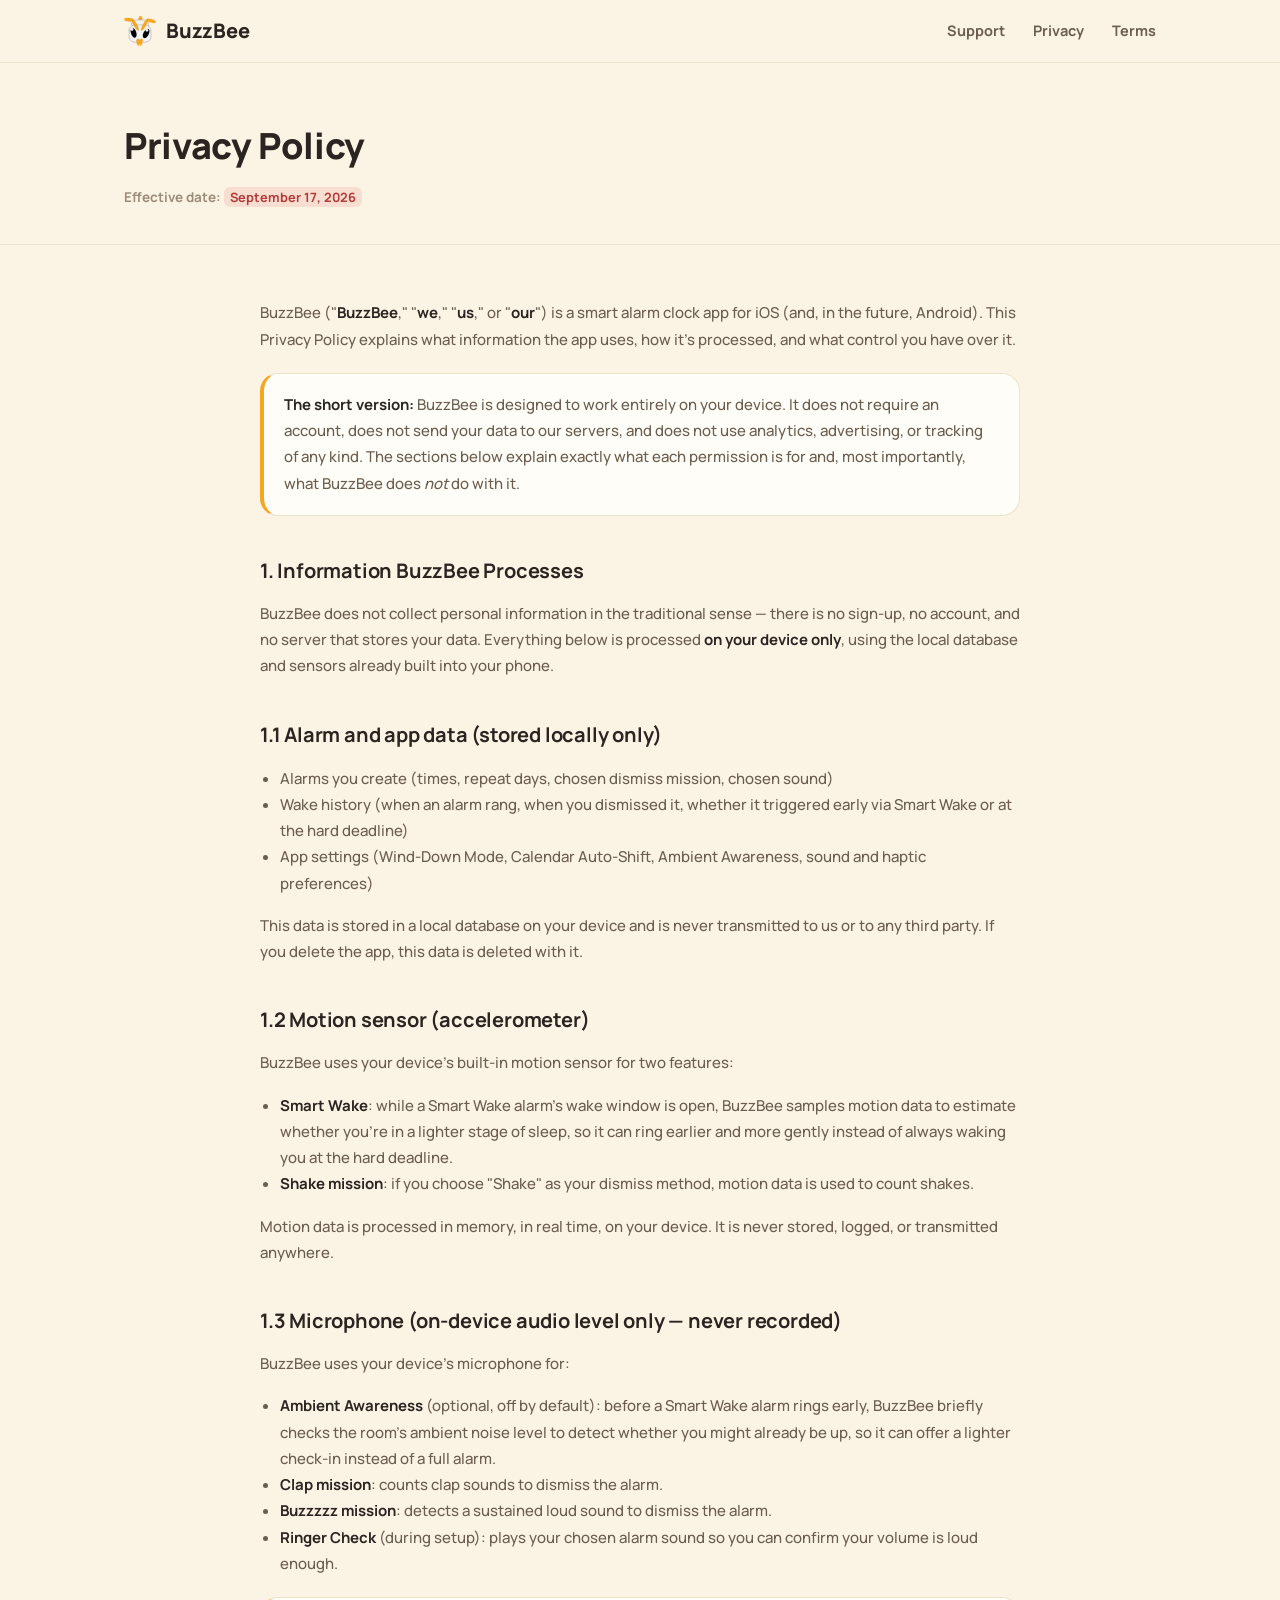
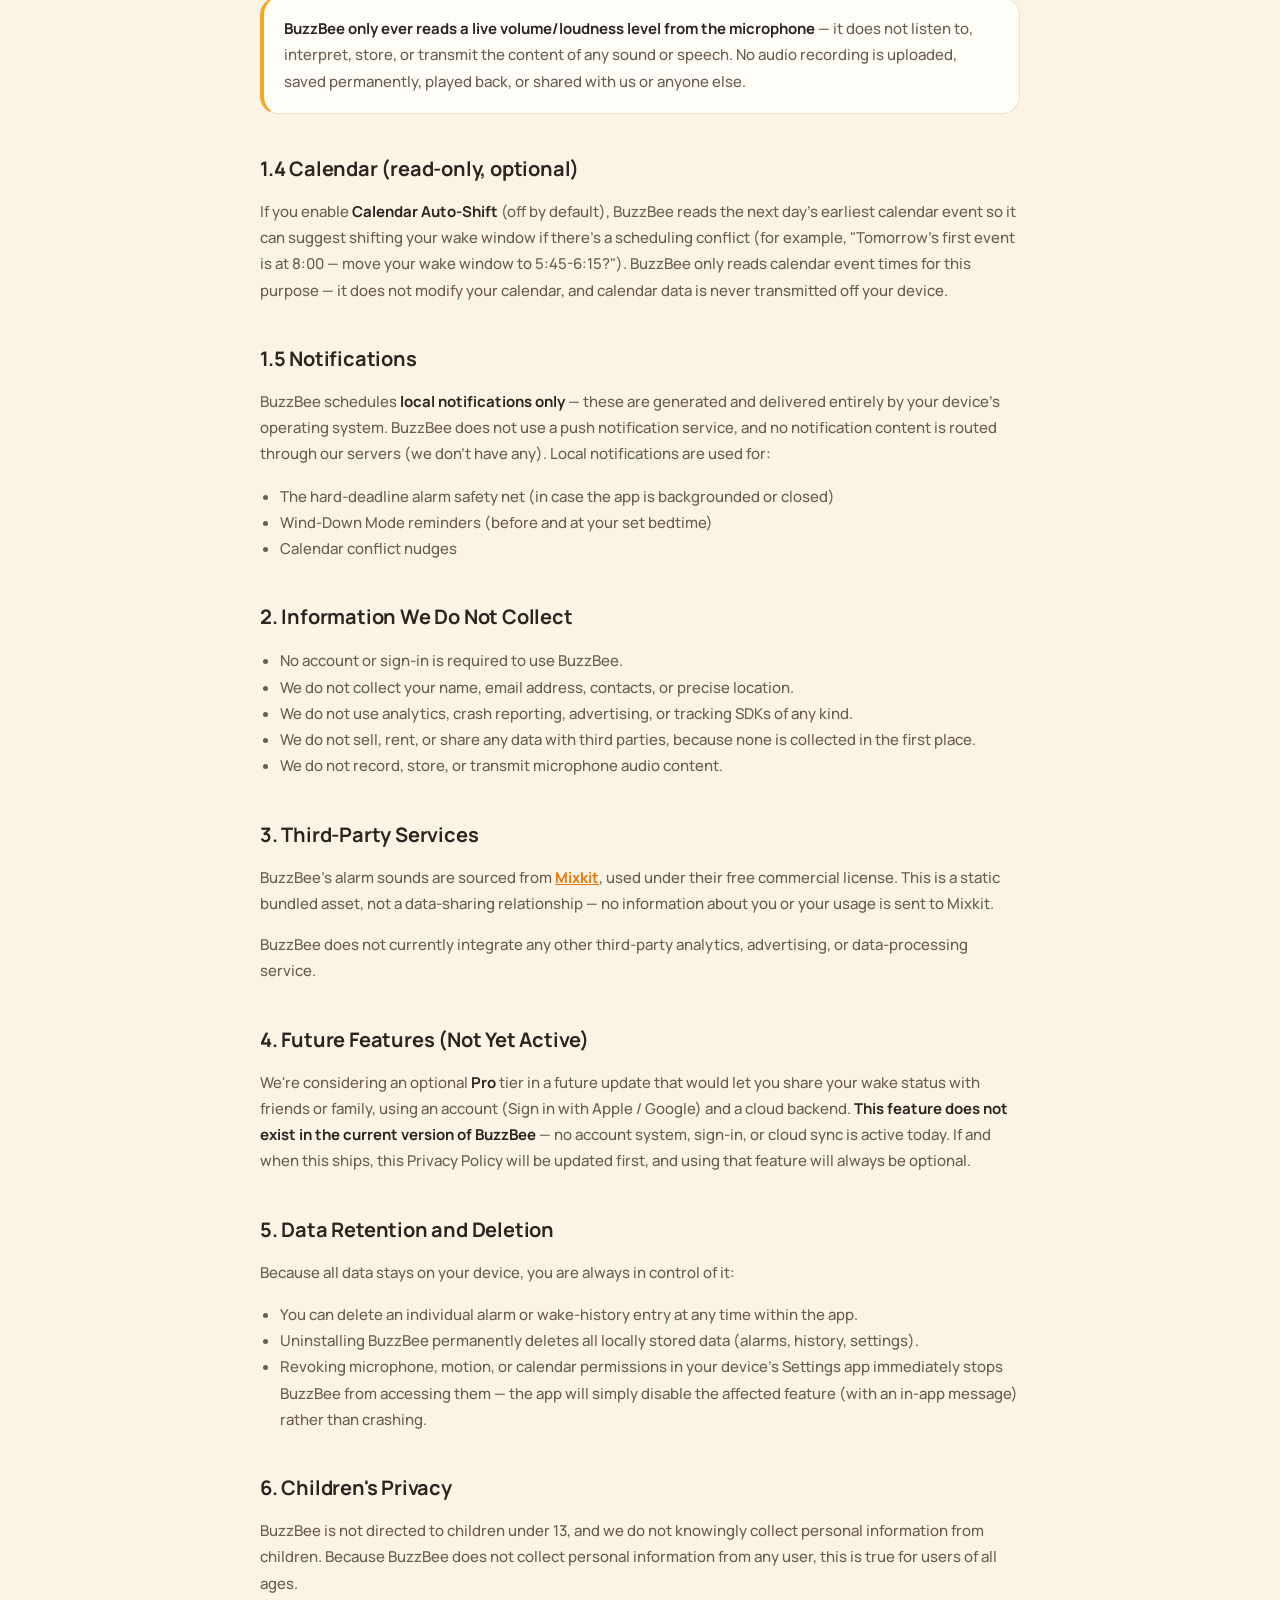
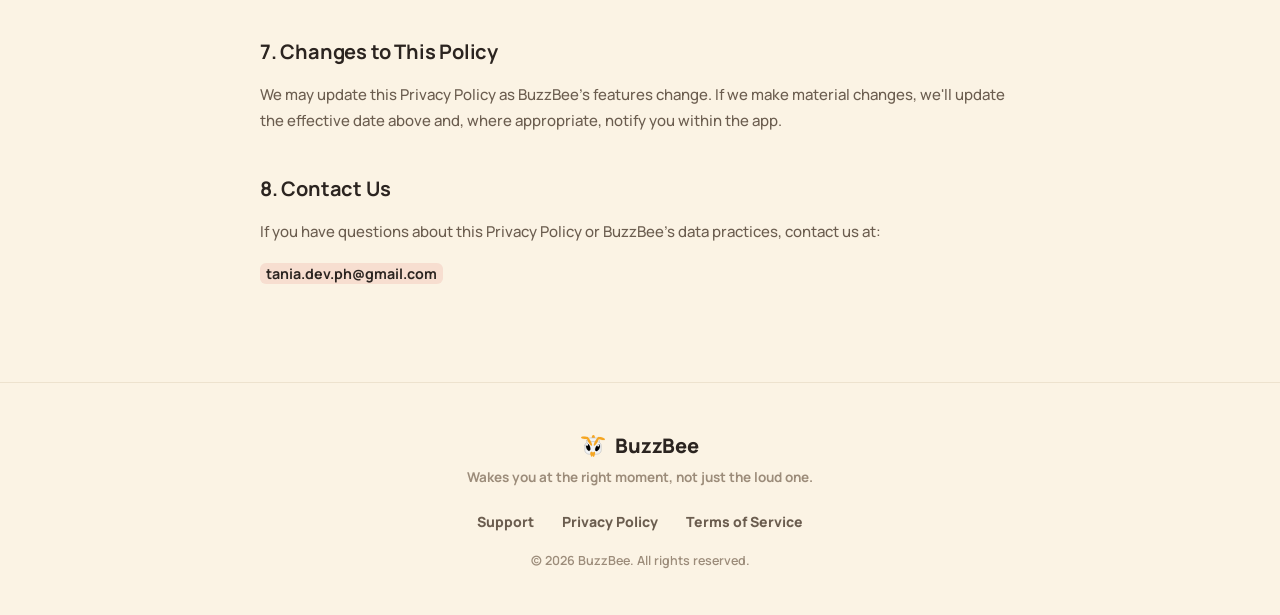
==== privacy.html @ 7a3be824 "replace dates and email" ====
<!doctype html>
<html lang="en">
<head>
  <meta charset="UTF-8" />
  <meta name="viewport" content="width=device-width, initial-scale=1" />
  <title>Privacy Policy — BuzzBee</title>
  <link rel="icon" href="assets/bee-logo.svg" type="image/svg+xml" />
  <link rel="preconnect" href="https://fonts.googleapis.com">
  <link rel="preconnect" href="https://fonts.gstatic.com" crossorigin>
  <link href="https://fonts.googleapis.com/css2?family=Manrope:wght@500;600;700;800&display=swap" rel="stylesheet">
  <link rel="stylesheet" href="styles.css" />
</head>
<body>

  <nav class="nav">
    <div class="nav-inner">
      <a class="brand" href="index.html">
        <img src="assets/bee-logo.svg" alt="BuzzBee" />
        <span class="brand-name">BuzzBee</span>
      </a>
      <div class="nav-links">
        <a href="support.html">Support</a>
        <a href="privacy.html">Privacy</a>
        <a href="terms.html">Terms</a>
      </div>
    </div>
  </nav>

  <header class="doc-header">
    <div class="wrap">
      <h1>Privacy Policy</h1>
      <p class="effective-date">Effective date: <span class="placeholder">September 17, 2026</span></p>
    </div>
  </header>

  <main class="doc-body wrap">
    <p>
      BuzzBee ("<strong>BuzzBee</strong>," "<strong>we</strong>," "<strong>us</strong>," or
      "<strong>our</strong>") is a smart alarm clock app for iOS (and, in the future, Android).
      This Privacy Policy explains what information the app uses, how it's processed, and
      what control you have over it.
    </p>

    <div class="callout">
      <p>
        <strong>The short version:</strong> BuzzBee is designed to work entirely on your device.
        It does not require an account, does not send your data to our servers, and does not use
        analytics, advertising, or tracking of any kind. The sections below explain exactly what
        each permission is for and, most importantly, what BuzzBee does <em>not</em> do with it.
      </p>
    </div>

    <h2>1. Information BuzzBee Processes</h2>
    <p>
      BuzzBee does not collect personal information in the traditional sense — there is no
      sign-up, no account, and no server that stores your data. Everything below is processed
      <strong>on your device only</strong>, using the local database and sensors already built
      into your phone.
    </p>

    <h2>1.1 Alarm and app data (stored locally only)</h2>
    <ul>
      <li>Alarms you create (times, repeat days, chosen dismiss mission, chosen sound)</li>
      <li>Wake history (when an alarm rang, when you dismissed it, whether it triggered early via Smart Wake or at the hard deadline)</li>
      <li>App settings (Wind-Down Mode, Calendar Auto-Shift, Ambient Awareness, sound and haptic preferences)</li>
    </ul>
    <p>
      This data is stored in a local database on your device and is never transmitted to us or
      to any third party. If you delete the app, this data is deleted with it.
    </p>

    <h2>1.2 Motion sensor (accelerometer)</h2>
    <p>BuzzBee uses your device's built-in motion sensor for two features:</p>
    <ul>
      <li><strong>Smart Wake</strong>: while a Smart Wake alarm's wake window is open, BuzzBee samples motion data to estimate whether you're in a lighter stage of sleep, so it can ring earlier and more gently instead of always waking you at the hard deadline.</li>
      <li><strong>Shake mission</strong>: if you choose "Shake" as your dismiss method, motion data is used to count shakes.</li>
    </ul>
    <p>Motion data is processed in memory, in real time, on your device. It is never stored, logged, or transmitted anywhere.</p>

    <h2>1.3 Microphone (on-device audio level only — never recorded)</h2>
    <p>BuzzBee uses your device's microphone for:</p>
    <ul>
      <li><strong>Ambient Awareness</strong> (optional, off by default): before a Smart Wake alarm rings early, BuzzBee briefly checks the room's ambient noise level to detect whether you might already be up, so it can offer a lighter check-in instead of a full alarm.</li>
      <li><strong>Clap mission</strong>: counts clap sounds to dismiss the alarm.</li>
      <li><strong>Buzzzzz mission</strong>: detects a sustained loud sound to dismiss the alarm.</li>
      <li><strong>Ringer Check</strong> (during setup): plays your chosen alarm sound so you can confirm your volume is loud enough.</li>
    </ul>
    <div class="callout">
      <p>
        <strong>BuzzBee only ever reads a live volume/loudness level from the microphone</strong> —
        it does not listen to, interpret, store, or transmit the content of any sound or speech.
        No audio recording is uploaded, saved permanently, played back, or shared with us or
        anyone else.
      </p>
    </div>

    <h2>1.4 Calendar (read-only, optional)</h2>
    <p>
      If you enable <strong>Calendar Auto-Shift</strong> (off by default), BuzzBee reads the next
      day's earliest calendar event so it can suggest shifting your wake window if there's a
      scheduling conflict (for example, "Tomorrow's first event is at 8:00 — move your wake
      window to 5:45-6:15?"). BuzzBee only reads calendar event times for this purpose — it does
      not modify your calendar, and calendar data is never transmitted off your device.
    </p>

    <h2>1.5 Notifications</h2>
    <p>
      BuzzBee schedules <strong>local notifications only</strong> — these are generated and
      delivered entirely by your device's operating system. BuzzBee does not use a push
      notification service, and no notification content is routed through our servers (we
      don't have any). Local notifications are used for:
    </p>
    <ul>
      <li>The hard-deadline alarm safety net (in case the app is backgrounded or closed)</li>
      <li>Wind-Down Mode reminders (before and at your set bedtime)</li>
      <li>Calendar conflict nudges</li>
    </ul>

    <h2>2. Information We Do Not Collect</h2>
    <ul>
      <li>No account or sign-in is required to use BuzzBee.</li>
      <li>We do not collect your name, email address, contacts, or precise location.</li>
      <li>We do not use analytics, crash reporting, advertising, or tracking SDKs of any kind.</li>
      <li>We do not sell, rent, or share any data with third parties, because none is collected in the first place.</li>
      <li>We do not record, store, or transmit microphone audio content.</li>
    </ul>

    <h2>3. Third-Party Services</h2>
    <p>
      BuzzBee's alarm sounds are sourced from <a href="https://mixkit.co" target="_blank" rel="noopener">Mixkit</a>,
      used under their free commercial license. This is a static bundled asset, not a
      data-sharing relationship — no information about you or your usage is sent to Mixkit.
    </p>
    <p>BuzzBee does not currently integrate any other third-party analytics, advertising, or data-processing service.</p>

    <h2>4. Future Features (Not Yet Active)</h2>
    <p>
      We're considering an optional <strong>Pro</strong> tier in a future update that would let
      you share your wake status with friends or family, using an account (Sign in with Apple /
      Google) and a cloud backend. <strong>This feature does not exist in the current version of
      BuzzBee</strong> — no account system, sign-in, or cloud sync is active today. If and when
      this ships, this Privacy Policy will be updated first, and using that feature will always
      be optional.
    </p>

    <h2>5. Data Retention and Deletion</h2>
    <p>Because all data stays on your device, you are always in control of it:</p>
    <ul>
      <li>You can delete an individual alarm or wake-history entry at any time within the app.</li>
      <li>Uninstalling BuzzBee permanently deletes all locally stored data (alarms, history, settings).</li>
      <li>Revoking microphone, motion, or calendar permissions in your device's Settings app immediately stops BuzzBee from accessing them — the app will simply disable the affected feature (with an in-app message) rather than crashing.</li>
    </ul>

    <h2>6. Children's Privacy</h2>
    <p>
      BuzzBee is not directed to children under 13, and we do not knowingly collect personal
      information from children. Because BuzzBee does not collect personal information from any
      user, this is true for users of all ages.
    </p>

    <h2>7. Changes to This Policy</h2>
    <p>
      We may update this Privacy Policy as BuzzBee's features change. If we make material
      changes, we'll update the effective date above and, where appropriate, notify you within
      the app.
    </p>

    <h2>8. Contact Us</h2>
    <p>If you have questions about this Privacy Policy or BuzzBee's data practices, contact us at:</p>
    <p><strong class="placeholder">tania.dev.ph@gmail.com</strong></p>
  </main>

  <footer>
    <div class="wrap footer-inner">
      <a class="brand" href="index.html">
        <img src="assets/bee-logo.svg" alt="BuzzBee" style="width:24px" />
        <span class="brand-name">BuzzBee</span>
      </a>
      <p class="footer-tagline">Wakes you at the right moment, not just the loud one.</p>
      <div class="footer-links">
        <a href="support.html">Support</a>
        <a href="privacy.html">Privacy Policy</a>
        <a href="terms.html">Terms of Service</a>
      </div>
      <p class="footer-copy">© <span id="year"></span> BuzzBee. All rights reserved.</p>
    </div>
  </footer>

  <script>
    document.getElementById('year').textContent = new Date().getFullYear();
  </script>
</body>
</html>
---- styles.css ----
/* BuzzBee marketing/docs site — shared styles.
   Palette matches the app's real theme (src/constants/theme.ts). */

:root {
  --bg: #FBF3E4;
  --ink: #2B2420;
  --ink-soft: #6B5D4F;
  --ink-faint: #9C8C7A;
  --card-bg: #FFFDF7;
  --track-off: #EDE2CE;
  --accent: #F5A623;
  --accent-deep: #E8790A;
  --white: #FFFFFF;
  --success: #3FAE5A;
  --radius-sm: 12px;
  --radius-md: 18px;
  --radius-lg: 22px;
  --radius-xl: 32px;
  --radius-pill: 100px;
  --shadow-card: 0 8px 24px rgba(43, 36, 32, 0.08);
  --shadow-floating: 0 12px 32px rgba(43, 36, 32, 0.16);
  --max-width: 1080px;
}

* {
  box-sizing: border-box;
}

html {
  scroll-behavior: smooth;
}

body {
  margin: 0;
  background: var(--bg);
  color: var(--ink);
  font-family: 'Manrope', -apple-system, BlinkMacSystemFont, 'Segoe UI', sans-serif;
  line-height: 1.5;
  -webkit-font-smoothing: antialiased;
}

img {
  max-width: 100%;
  display: block;
}

a {
  color: inherit;
}

.wrap {
  max-width: var(--max-width);
  margin: 0 auto;
  padding: 0 24px;
}

/* ---------- Top nav ---------- */

.nav {
  position: sticky;
  top: 0;
  z-index: 10;
  background: rgba(251, 243, 228, 0.9);
  backdrop-filter: blur(8px);
  border-bottom: 1px solid var(--track-off);
}

.nav-inner {
  max-width: var(--max-width);
  margin: 0 auto;
  padding: 16px 24px;
  display: flex;
  align-items: center;
  justify-content: space-between;
}

.brand {
  display: flex;
  align-items: center;
  gap: 10px;
  text-decoration: none;
  color: var(--ink);
}

.brand img {
  width: 32px;
  height: auto;
}

.brand-name {
  font-family: 'Manrope', sans-serif;
  font-weight: 800;
  font-size: 20px;
  letter-spacing: -0.01em;
}

.nav-links {
  display: flex;
  align-items: center;
  gap: 28px;
  font-weight: 700;
  font-size: 14.5px;
}

.nav-links a {
  text-decoration: none;
  color: var(--ink-soft);
}

.nav-links a:hover {
  color: var(--ink);
}

/* ---------- Buttons ---------- */

.btn {
  display: inline-flex;
  align-items: center;
  justify-content: center;
  gap: 8px;
  padding: 14px 26px;
  border-radius: var(--radius-lg);
  font-weight: 800;
  font-size: 15.5px;
  text-decoration: none;
  border: none;
  cursor: pointer;
  transition: transform 0.15s ease, box-shadow 0.15s ease;
}

.btn:hover {
  transform: translateY(-1px);
}

.btn-primary {
  background: var(--accent);
  color: #2B2420;
  box-shadow: 0 10px 24px rgba(245, 166, 35, 0.4);
}

.btn-dark {
  background: var(--ink);
  color: #fff;
}

.btn-outline {
  background: transparent;
  color: var(--ink);
  border: 2px solid var(--track-off);
}

.btn-sm {
  padding: 10px 18px;
  font-size: 14px;
  border-radius: var(--radius-md);
}

/* ---------- Hero ---------- */

.hero {
  padding: 72px 0 56px;
  position: relative;
  overflow: hidden;
}

.hero-glow {
  position: absolute;
  width: 480px;
  height: 480px;
  border-radius: 50%;
  background: rgba(245, 166, 35, 0.18);
  top: -220px;
  right: -160px;
  pointer-events: none;
}

.hero-inner {
  position: relative;
  display: grid;
  grid-template-columns: 1.1fr 0.9fr;
  gap: 48px;
  align-items: center;
}

.eyebrow-pill {
  display: inline-flex;
  align-items: center;
  gap: 8px;
  background: var(--card-bg);
  border: 1px solid var(--track-off);
  border-radius: var(--radius-pill);
  padding: 8px 16px;
  font-weight: 800;
  font-size: 12.5px;
  color: var(--accent-deep);
  text-transform: uppercase;
  letter-spacing: 0.5px;
  margin-bottom: 20px;
}

.hero h1 {
  font-size: 48px;
  line-height: 1.08;
  font-weight: 800;
  letter-spacing: -0.02em;
  margin: 0 0 20px;
}

.hero p.lede {
  font-size: 18px;
  color: var(--ink-soft);
  max-width: 480px;
  margin: 0 0 32px;
  font-weight: 600;
}

.hero-ctas {
  display: flex;
  gap: 14px;
  flex-wrap: wrap;
}

.hero-note {
  margin-top: 14px;
  font-size: 13px;
  color: var(--ink-faint);
  font-weight: 700;
}

.hero-art {
  position: relative;
  display: flex;
  align-items: center;
  justify-content: center;
}

.phone-mock {
  width: 100%;
  max-width: 300px;
  background: var(--card-bg);
  border-radius: 40px;
  border: 8px solid var(--ink);
  box-shadow: var(--shadow-floating);
  padding: 22px 18px;
  aspect-ratio: 9 / 18.5;
}

.phone-mock .mock-hero {
  background: var(--white);
  border-radius: var(--radius-lg);
  padding: 18px;
  box-shadow: var(--shadow-card);
  margin-top: 28px;
}

.mock-eyebrow {
  font-size: 10px;
  font-weight: 800;
  color: var(--ink-faint);
  text-transform: uppercase;
  letter-spacing: 0.5px;
}

.mock-time {
  font-size: 26px;
  font-weight: 800;
  margin-top: 6px;
}

.mock-sub {
  font-size: 11px;
  color: var(--ink-soft);
  font-weight: 700;
  margin-top: 4px;
}

.mock-chip-row {
  display: flex;
  gap: 6px;
  margin-top: 24px;
}

.mock-chip {
  flex: 1;
  height: 34px;
  border-radius: 10px;
  background: var(--track-off);
}

.mock-chip.active {
  background: var(--accent);
}

/* ---------- Section shells ---------- */

section {
  padding: 64px 0;
}

.section-label {
  font-weight: 800;
  font-size: 12.5px;
  color: var(--accent-deep);
  text-transform: uppercase;
  letter-spacing: 0.6px;
  margin-bottom: 10px;
  display: block;
}

.section-title {
  font-size: 32px;
  font-weight: 800;
  letter-spacing: -0.01em;
  margin: 0 0 14px;
  max-width: 640px;
}

.section-sub {
  color: var(--ink-soft);
  font-size: 16px;
  font-weight: 600;
  max-width: 620px;
  margin: 0 0 40px;
}

/* ---------- Mission grid ---------- */

.mission-grid {
  display: grid;
  grid-template-columns: repeat(3, 1fr);
  gap: 16px;
}

.mission-card {
  background: var(--card-bg);
  border-radius: var(--radius-lg);
  padding: 22px 18px;
  box-shadow: var(--shadow-card);
  text-align: center;
}

.mission-icon {
  width: 52px;
  height: 52px;
  border-radius: 16px;
  background: rgba(245, 166, 35, 0.16);
  display: flex;
  align-items: center;
  justify-content: center;
  margin: 0 auto 14px;
  font-size: 24px;
}

.mission-card h3 {
  font-size: 15.5px;
  margin: 0 0 6px;
}

.mission-card p {
  font-size: 13px;
  color: var(--ink-soft);
  margin: 0;
  font-weight: 600;
}

/* ---------- Feature rows ---------- */

.feature-grid {
  display: grid;
  grid-template-columns: repeat(3, 1fr);
  gap: 20px;
}

.feature-card {
  background: var(--card-bg);
  border-radius: var(--radius-lg);
  padding: 28px 24px;
  box-shadow: var(--shadow-card);
}

.feature-card .icon-badge {
  width: 44px;
  height: 44px;
  border-radius: 14px;
  background: rgba(245, 166, 35, 0.16);
  display: flex;
  align-items: center;
  justify-content: center;
  font-size: 20px;
  margin-bottom: 16px;
}

.feature-card h3 {
  font-size: 17px;
  margin: 0 0 8px;
}

.feature-card p {
  font-size: 14px;
  color: var(--ink-soft);
  font-weight: 600;
  margin: 0;
  line-height: 1.6;
}

/* ---------- Privacy strip ---------- */

.privacy-strip {
  background: var(--ink);
  color: var(--white);
  border-radius: var(--radius-xl);
  padding: 48px;
  display: grid;
  grid-template-columns: 1fr 1fr;
  gap: 32px;
  align-items: center;
}

.privacy-strip h2 {
  font-size: 26px;
  margin: 0 0 12px;
}

.privacy-strip p {
  color: rgba(255, 255, 255, 0.75);
  font-weight: 600;
  font-size: 14.5px;
  line-height: 1.7;
  margin: 0;
}

.privacy-checks {
  list-style: none;
  padding: 0;
  margin: 0;
  display: grid;
  gap: 14px;
}

.privacy-checks li {
  display: flex;
  gap: 12px;
  align-items: flex-start;
  font-weight: 700;
  font-size: 14.5px;
}

.privacy-checks .dot {
  flex-shrink: 0;
  width: 22px;
  height: 22px;
  border-radius: 50%;
  background: var(--accent);
  color: #2B2420;
  display: flex;
  align-items: center;
  justify-content: center;
  font-size: 12px;
  margin-top: 1px;
}

/* ---------- Final CTA ---------- */

.final-cta {
  text-align: center;
  padding: 72px 0;
}

.final-cta h2 {
  font-size: 34px;
  font-weight: 800;
  margin: 0 0 16px;
}

.final-cta p {
  color: var(--ink-soft);
  font-weight: 600;
  font-size: 16px;
  margin: 0 0 32px;
}

/* ---------- Footer ---------- */

footer {
  border-top: 1px solid var(--track-off);
  padding: 48px 0 32px;
}

.footer-inner {
  text-align: center;
}

.footer-inner .brand {
  justify-content: center;
  margin-bottom: 6px;
}

.footer-tagline {
  color: var(--ink-faint);
  font-weight: 700;
  font-size: 13.5px;
  margin: 0 0 24px;
}

.footer-links {
  display: flex;
  justify-content: center;
  gap: 28px;
  flex-wrap: wrap;
  font-weight: 800;
  font-size: 14px;
  margin-bottom: 20px;
}

.footer-links a {
  text-decoration: none;
  color: var(--ink-soft);
}

.footer-links a:hover {
  color: var(--accent-deep);
}

.footer-copy {
  color: var(--ink-faint);
  font-size: 12.5px;
  font-weight: 600;
}

/* ---------- Legal / doc pages ---------- */

.doc-header {
  padding: 56px 0 24px;
  border-bottom: 1px solid var(--track-off);
}

.doc-header h1 {
  font-size: 36px;
  font-weight: 800;
  margin: 0 0 10px;
  letter-spacing: -0.01em;
}

.doc-header .effective-date {
  color: var(--ink-faint);
  font-weight: 700;
  font-size: 13.5px;
}

.doc-body {
  padding: 40px 0 80px;
  max-width: 760px;
  margin: 0 auto;
}

.doc-body h2 {
  font-size: 20px;
  margin: 40px 0 12px;
  letter-spacing: -0.01em;
}

.doc-body h2:first-child {
  margin-top: 0;
}

.doc-body p,
.doc-body li {
  color: var(--ink-soft);
  font-size: 15px;
  line-height: 1.75;
  font-weight: 500;
}

.doc-body strong {
  color: var(--ink);
}

.doc-body ul {
  padding-left: 20px;
}

.doc-body a {
  color: var(--accent-deep);
  font-weight: 700;
}

.callout {
  background: var(--card-bg);
  border: 1px solid var(--track-off);
  border-left: 4px solid var(--accent);
  border-radius: var(--radius-md);
  padding: 18px 20px;
  margin: 20px 0;
}

.callout p {
  margin: 0;
}

.placeholder {
  background: rgba(214, 69, 69, 0.12);
  color: #B23B3B;
  padding: 1px 6px;
  border-radius: 6px;
  font-weight: 700;
  font-size: 0.95em;
}

/* ---------- Support page ---------- */

.faq-item {
  background: var(--card-bg);
  border-radius: var(--radius-lg);
  padding: 24px 26px;
  box-shadow: var(--shadow-card);
  margin-bottom: 16px;
}

.faq-item h3 {
  font-size: 16.5px;
  margin: 0 0 10px;
}

.faq-item p {
  font-size: 14.5px;
  color: var(--ink-soft);
  font-weight: 600;
  line-height: 1.7;
  margin: 0;
}

.contact-card {
  background: var(--ink);
  color: var(--white);
  border-radius: var(--radius-xl);
  padding: 40px;
  text-align: center;
  margin-top: 48px;
}

.contact-card h2 {
  font-size: 24px;
  margin: 0 0 10px;
}

.contact-card p {
  color: rgba(255, 255, 255, 0.75);
  font-weight: 600;
  margin: 0 0 22px;
}

/* ---------- Responsive ---------- */

@media (max-width: 860px) {
  .hero-inner {
    grid-template-columns: 1fr;
  }
  .hero-art {
    order: -1;
  }
  .phone-mock {
    max-width: 220px;
  }
  .mission-grid {
    grid-template-columns: repeat(2, 1fr);
  }
  .feature-grid {
    grid-template-columns: 1fr;
  }
  .privacy-strip {
    grid-template-columns: 1fr;
    padding: 32px;
  }
  .hero h1 {
    font-size: 34px;
  }
  .section-title {
    font-size: 26px;
  }
  .nav-links {
    gap: 16px;
    font-size: 13px;
  }
}

@media (max-width: 520px) {
  .mission-grid {
    grid-template-columns: repeat(2, 1fr);
  }
  .nav-links span.hide-mobile {
    display: none;
  }
}
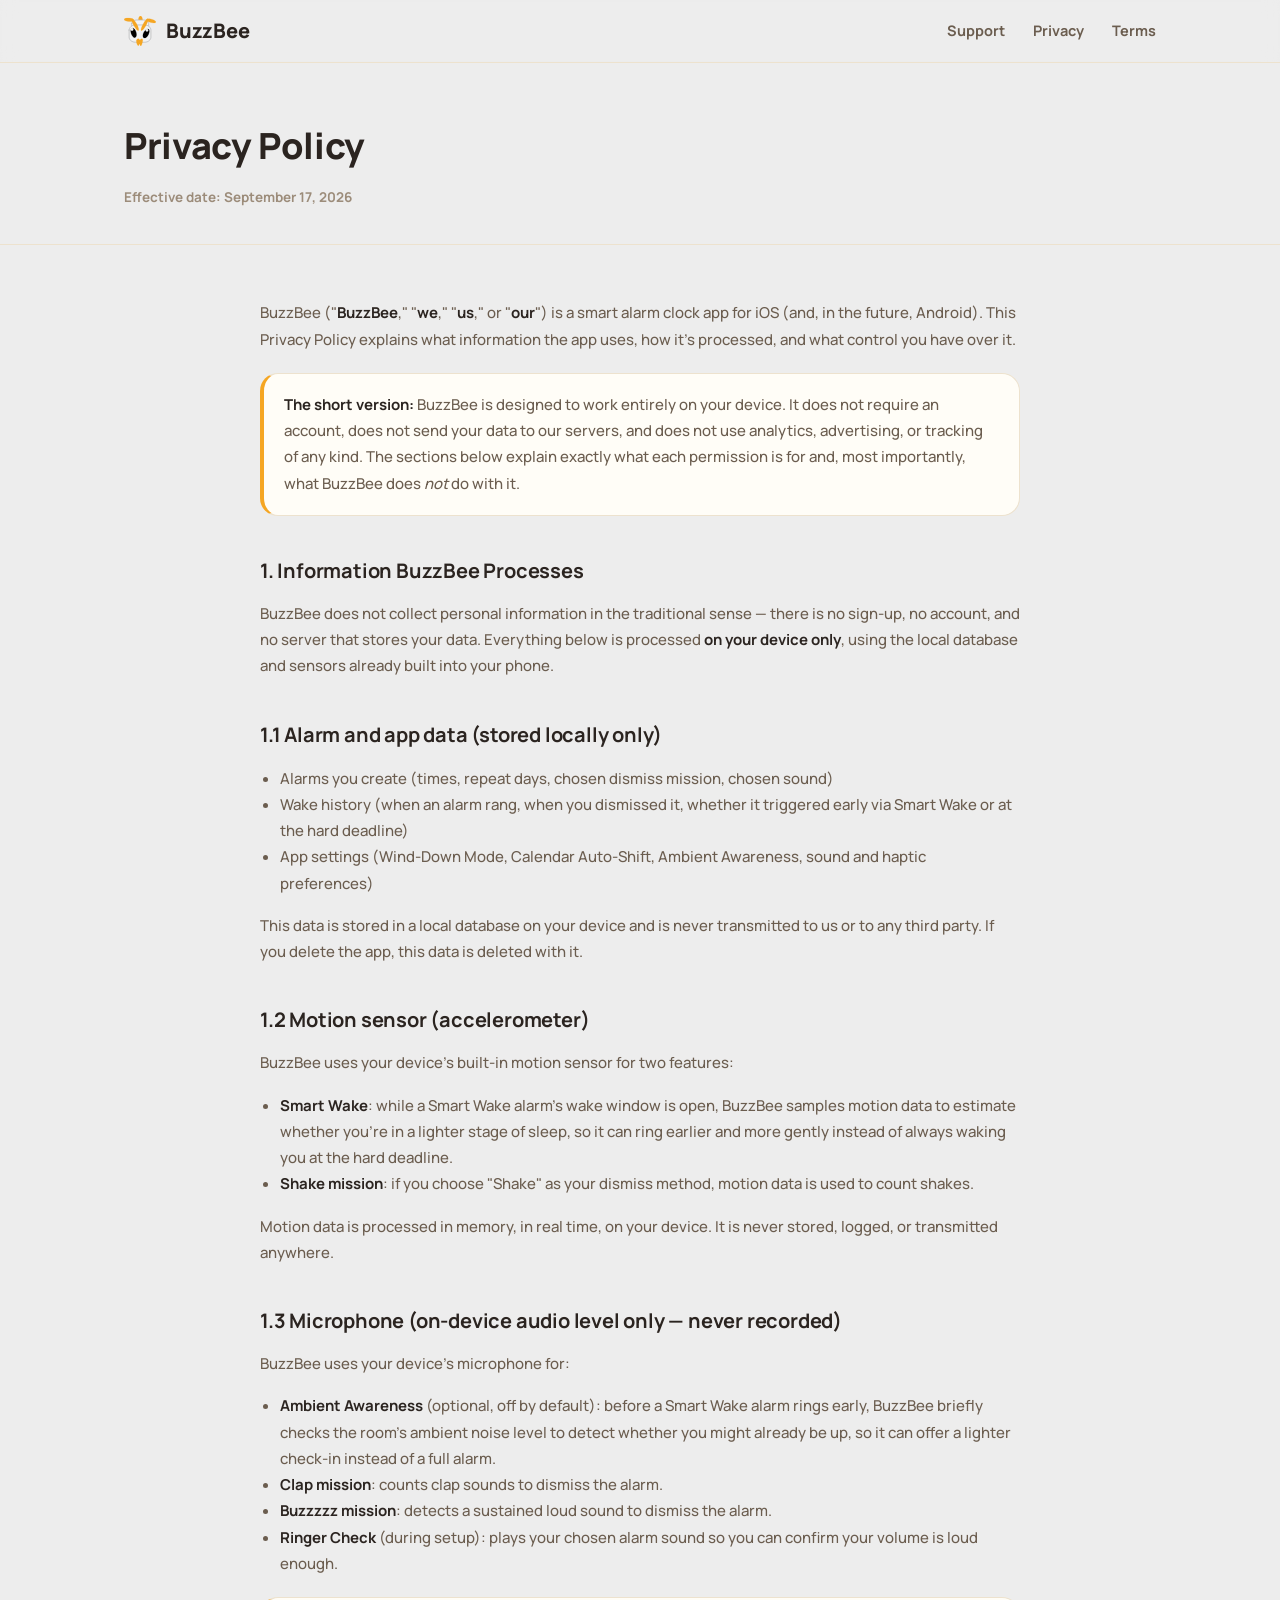
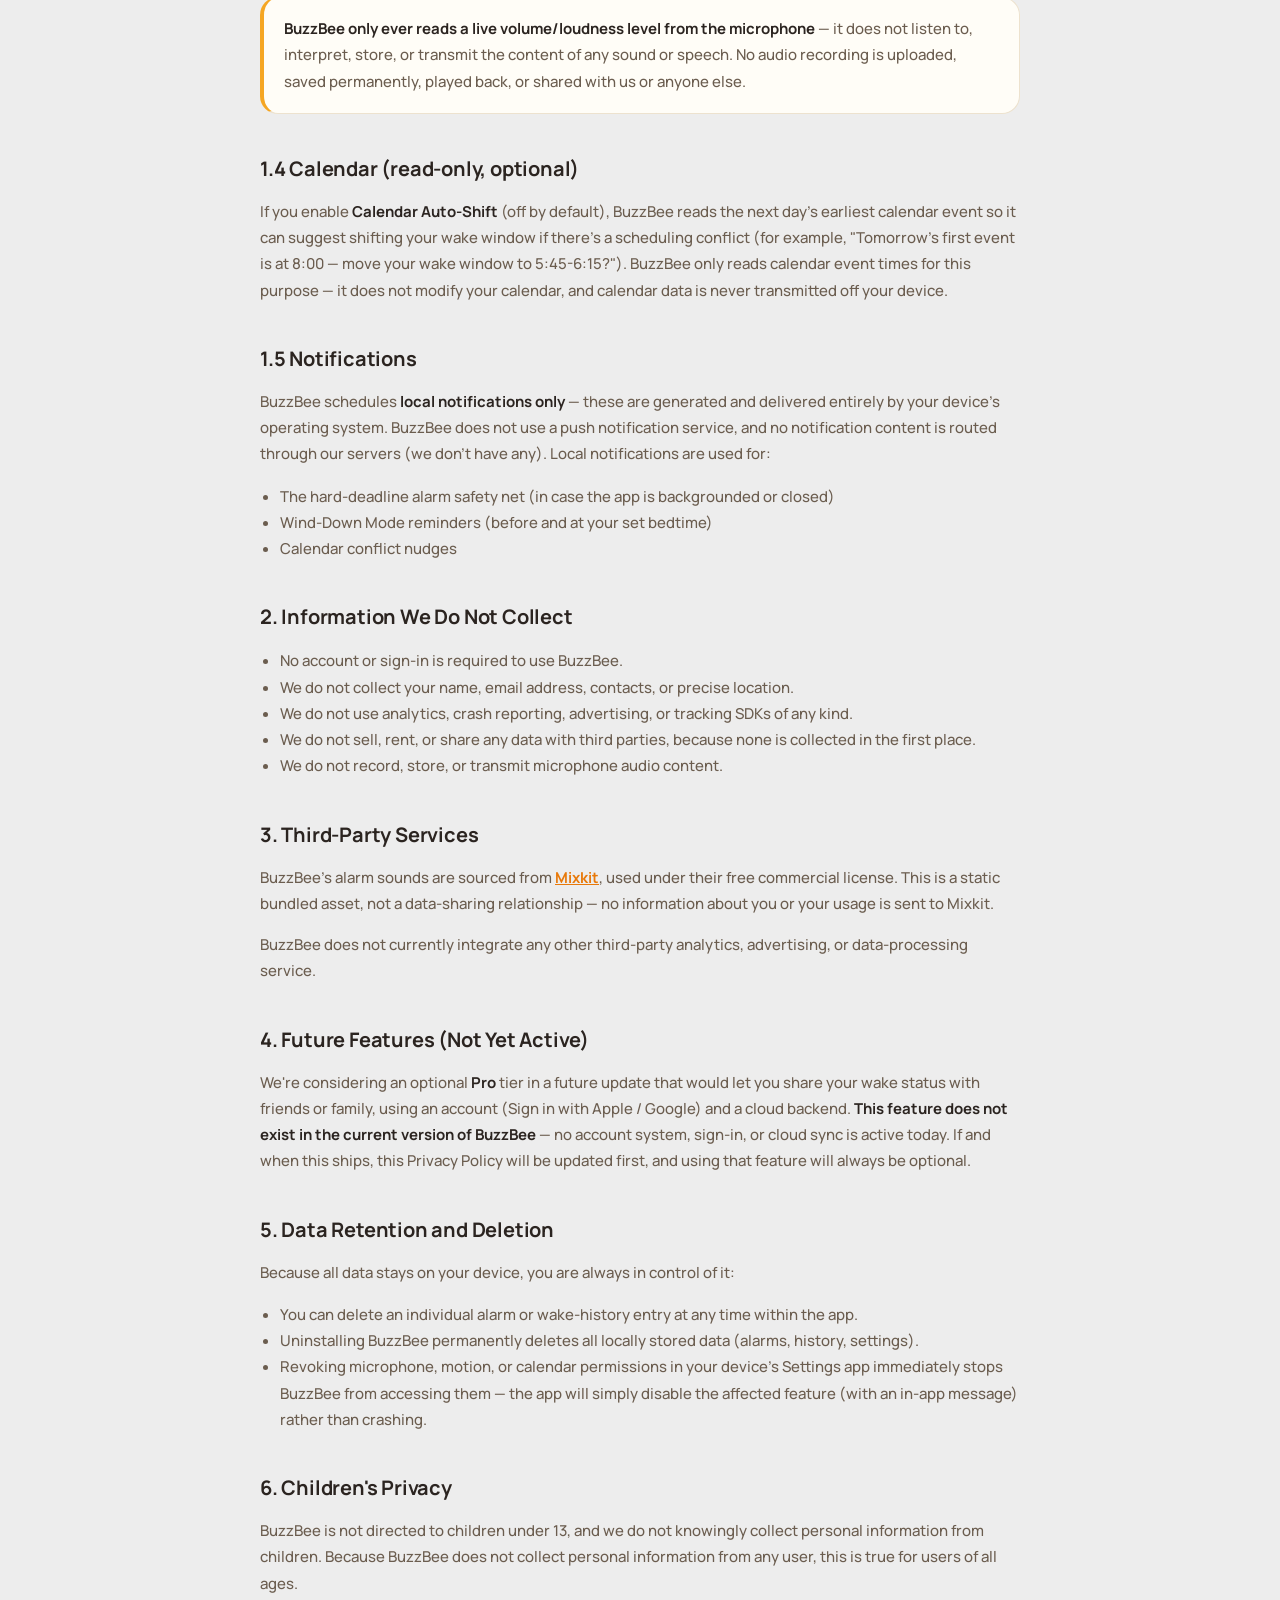
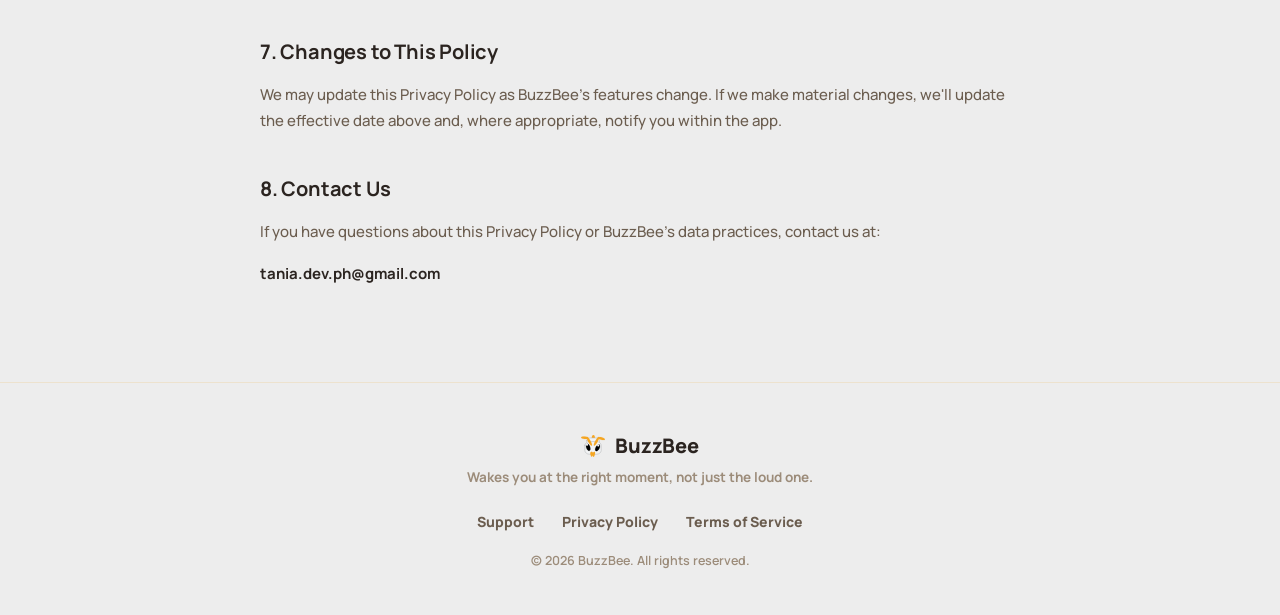
==== commit a8790d64: "redesign landing page" ====
--- a/privacy.html
+++ b/privacy.html
@@ -29,7 +29,7 @@
   <header class="doc-header">
     <div class="wrap">
       <h1>Privacy Policy</h1>
-      <p class="effective-date">Effective date: <span class="placeholder">September 17, 2026</span></p>
+      <p class="effective-date">Effective date: September 17, 2026</p>
     </div>
   </header>
 
@@ -167,7 +167,7 @@
 
     <h2>8. Contact Us</h2>
     <p>If you have questions about this Privacy Policy or BuzzBee's data practices, contact us at:</p>
-    <p><strong class="placeholder">tania.dev.ph@gmail.com</strong></p>
+    <p><strong>tania.dev.ph@gmail.com</strong></p>
   </main>
 
   <footer>
--- a/styles.css
+++ b/styles.css
@@ -2,7 +2,7 @@
    Palette matches the app's real theme (src/constants/theme.ts). */
 
 :root {
-  --bg: #FBF3E4;
+  --bg: #ededed;
   --ink: #2B2420;
   --ink-soft: #6B5D4F;
   --ink-faint: #9C8C7A;
@@ -60,7 +60,7 @@
   position: sticky;
   top: 0;
   z-index: 10;
-  background: rgba(251, 243, 228, 0.9);
+  background: rgba(237, 237, 237, 0.9);
   backdrop-filter: blur(8px);
   border-bottom: 1px solid var(--track-off);
 }
@@ -138,23 +138,28 @@
   box-shadow: 0 10px 24px rgba(245, 166, 35, 0.4);
 }
 
-.btn-dark {
-  background: var(--ink);
-  color: #fff;
-}
-
 .btn-outline {
   background: transparent;
   color: var(--ink);
   border: 2px solid var(--track-off);
 }
 
+.btn-white {
+  background: var(--white);
+  color: var(--ink);
+  box-shadow: var(--shadow-card);
+}
+
 .btn-sm {
   padding: 10px 18px;
   font-size: 14px;
   border-radius: var(--radius-md);
 }
 
+.btn-pill {
+  border-radius: var(--radius-pill);
+}
+
 /* ---------- Hero ---------- */
 
 .hero {
@@ -165,13 +170,24 @@
 
 .hero-glow {
   position: absolute;
+  border-radius: 50%;
+  pointer-events: none;
+}
+
+.hero-glow-1 {
   width: 480px;
   height: 480px;
-  border-radius: 50%;
-  background: rgba(245, 166, 35, 0.18);
+  background: rgba(245, 166, 35, 0.2);
   top: -220px;
   right: -160px;
-  pointer-events: none;
+}
+
+.hero-glow-2 {
+  width: 340px;
+  height: 340px;
+  background: rgba(232, 121, 10, 0.1);
+  bottom: -180px;
+  left: -120px;
 }
 
 .hero-inner {
@@ -196,6 +212,11 @@
   text-transform: uppercase;
   letter-spacing: 0.5px;
   margin-bottom: 20px;
+}
+
+.pill-icon {
+  width: 14px;
+  height: 14px;
 }
 
 .hero h1 {
@@ -348,7 +369,6 @@
   align-items: center;
   justify-content: center;
   margin: 0 auto 14px;
-  font-size: 24px;
 }
 
 .mission-card h3 {
@@ -386,7 +406,6 @@
   display: flex;
   align-items: center;
   justify-content: center;
-  font-size: 20px;
   margin-bottom: 16px;
 }
 
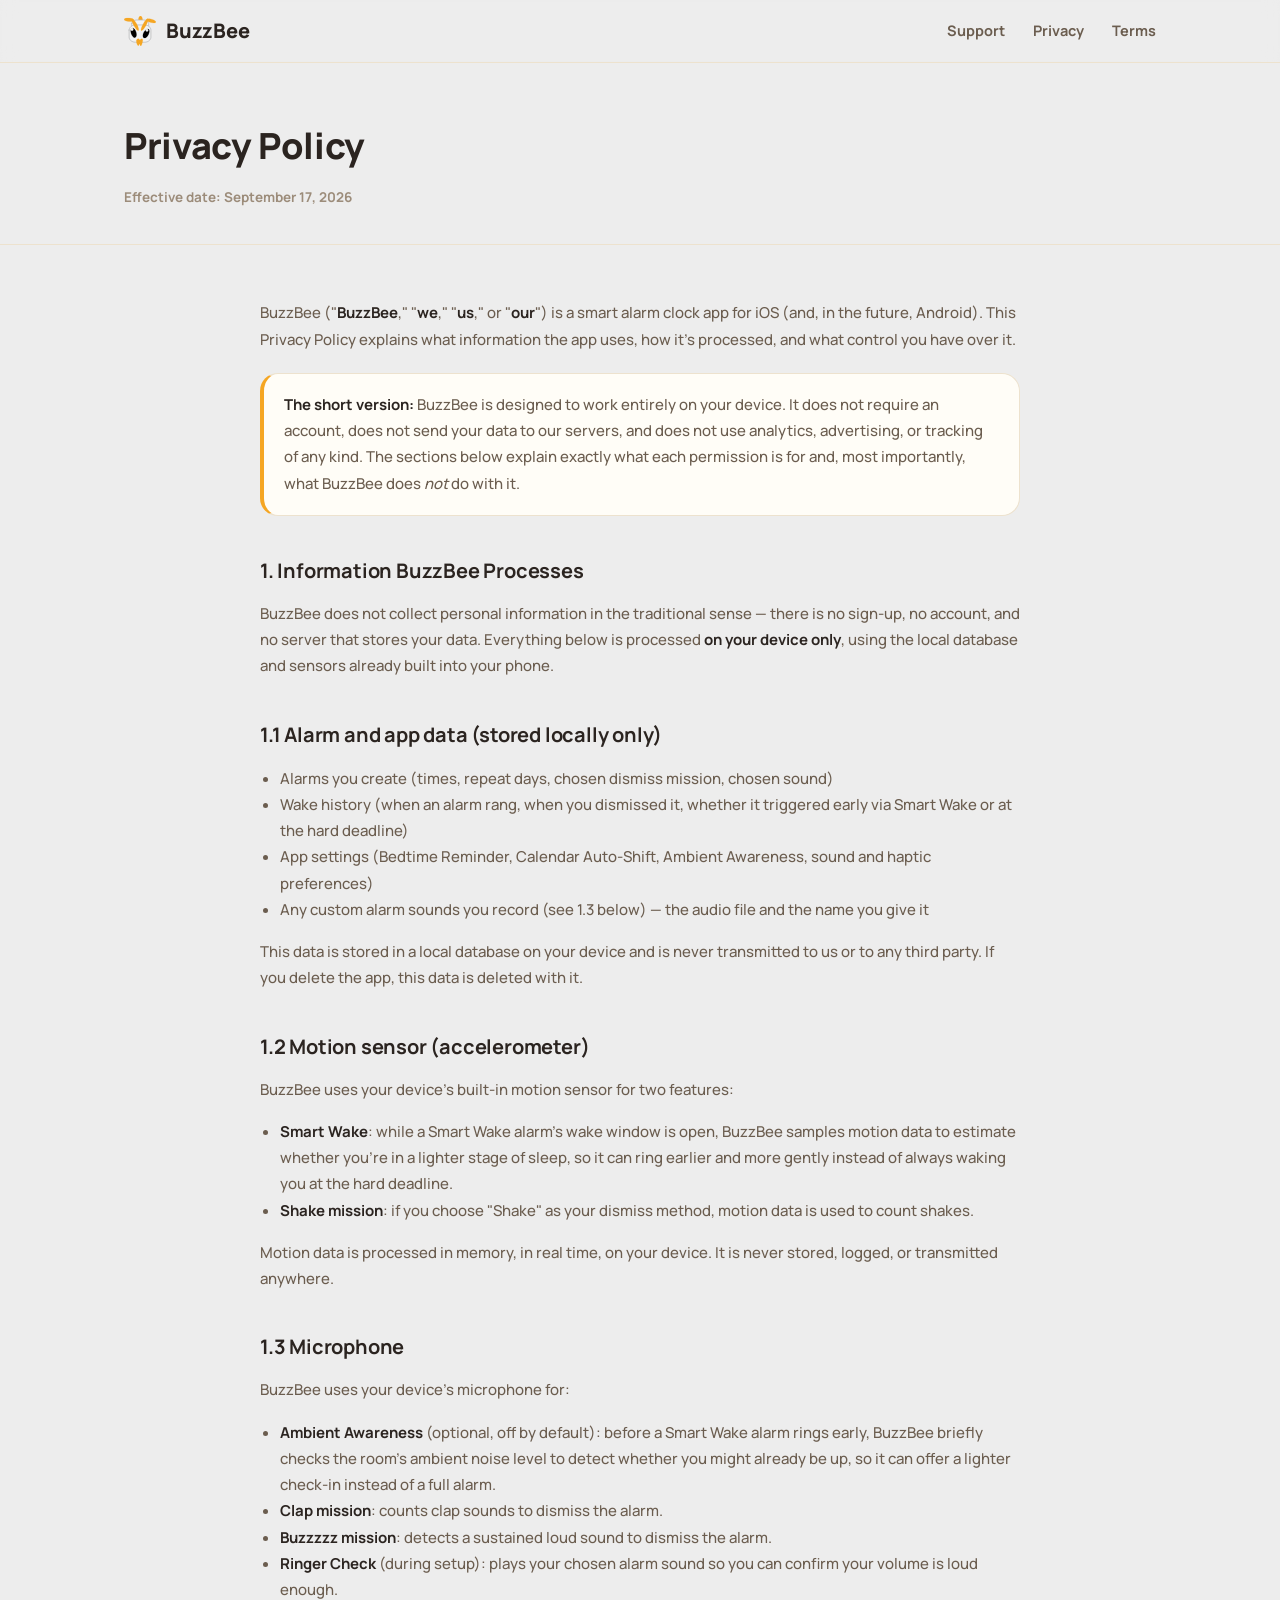
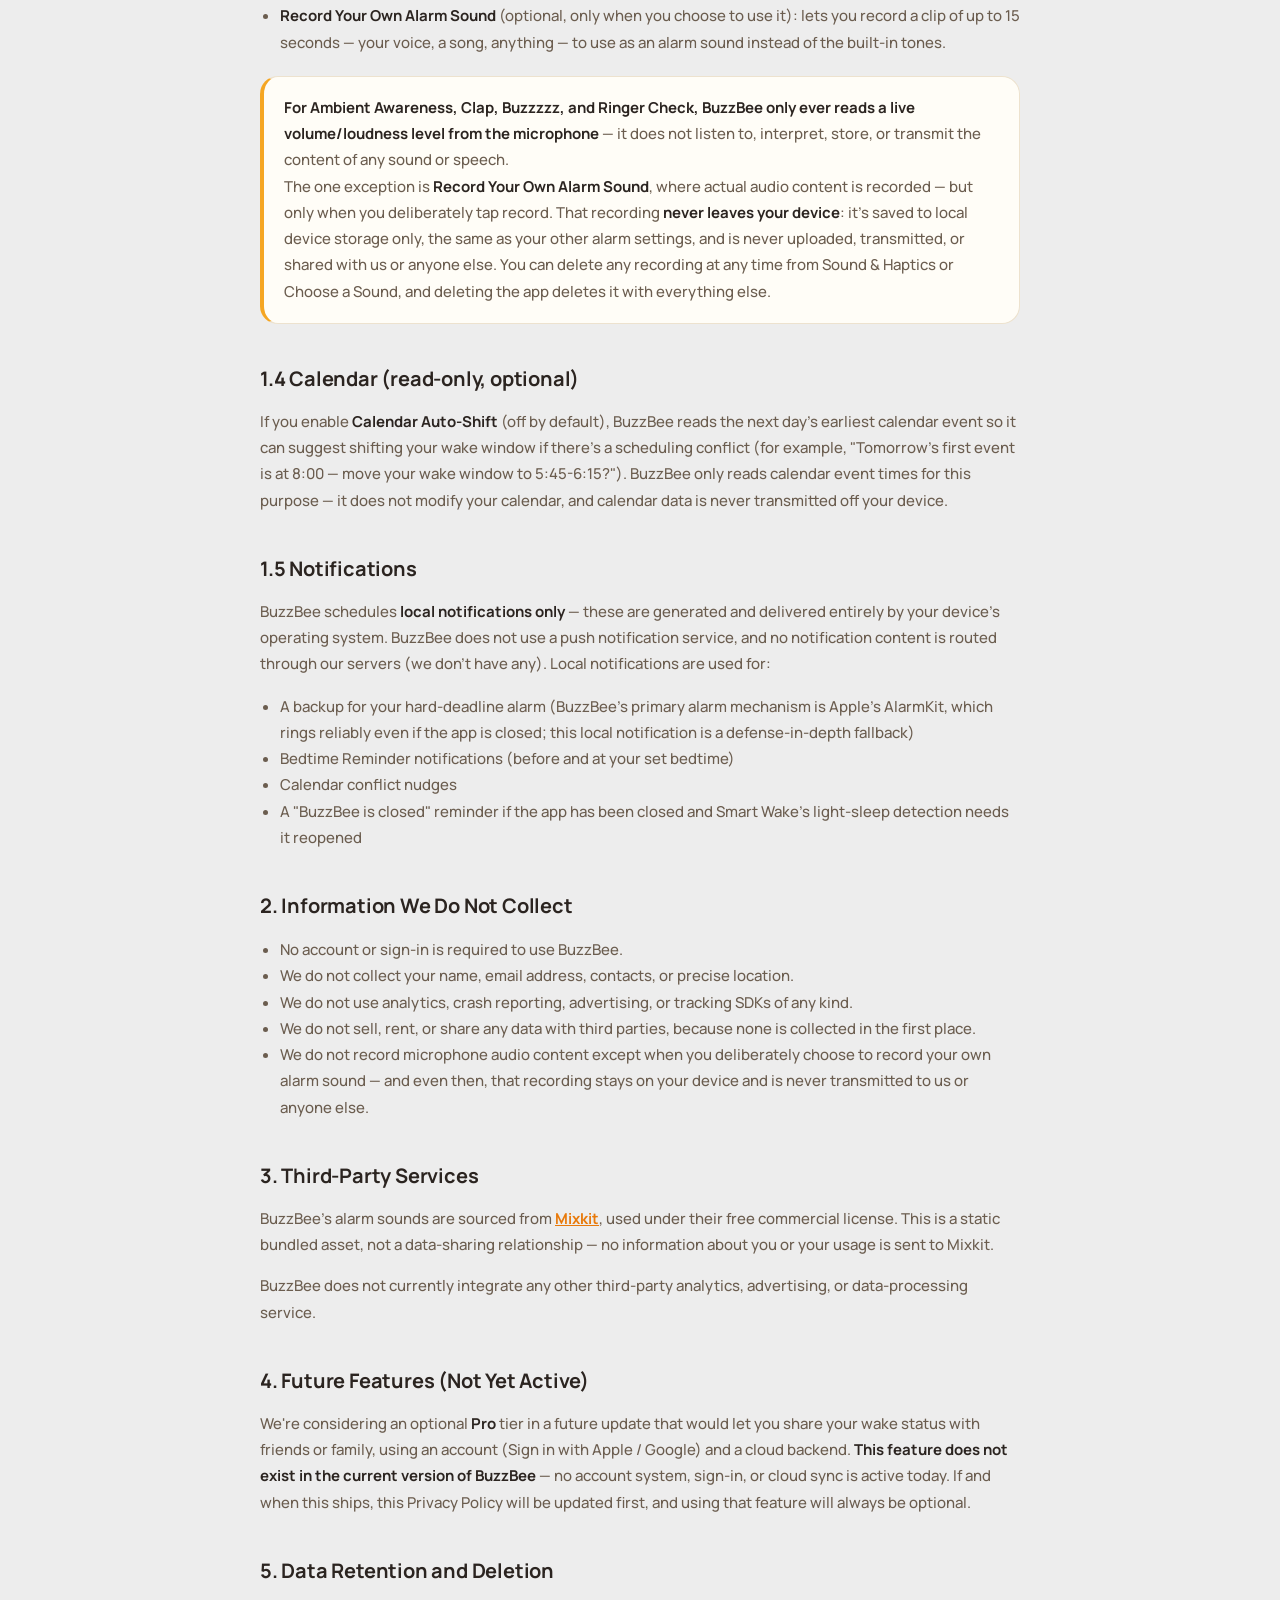
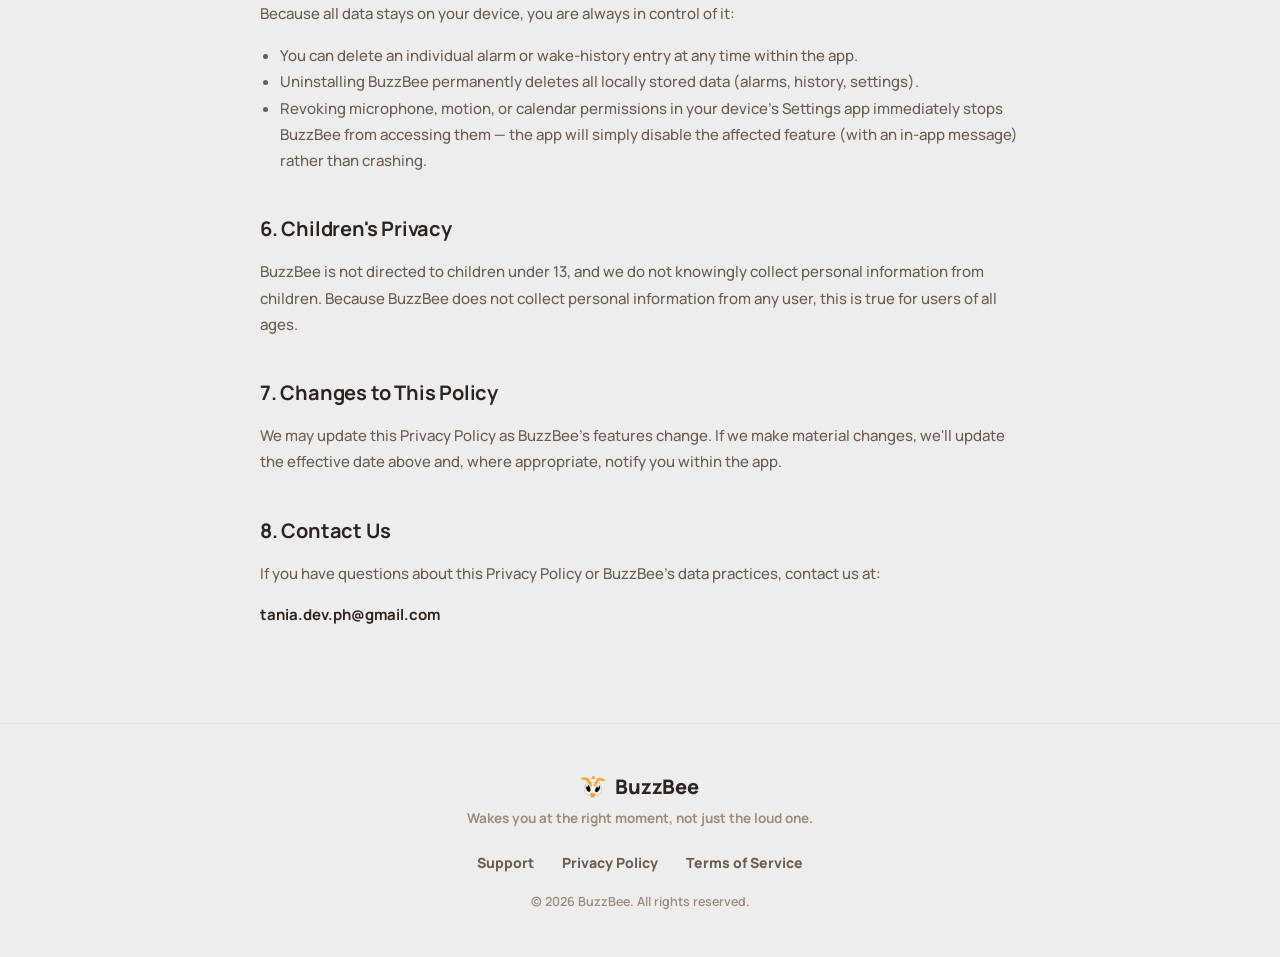
==== commit e97ff813: "updated docs" ====
--- a/privacy.html
+++ b/privacy.html
@@ -62,7 +62,8 @@
     <ul>
       <li>Alarms you create (times, repeat days, chosen dismiss mission, chosen sound)</li>
       <li>Wake history (when an alarm rang, when you dismissed it, whether it triggered early via Smart Wake or at the hard deadline)</li>
-      <li>App settings (Wind-Down Mode, Calendar Auto-Shift, Ambient Awareness, sound and haptic preferences)</li>
+      <li>App settings (Bedtime Reminder, Calendar Auto-Shift, Ambient Awareness, sound and haptic preferences)</li>
+      <li>Any custom alarm sounds you record (see 1.3 below) — the audio file and the name you give it</li>
     </ul>
     <p>
       This data is stored in a local database on your device and is never transmitted to us or
@@ -77,20 +78,28 @@
     </ul>
     <p>Motion data is processed in memory, in real time, on your device. It is never stored, logged, or transmitted anywhere.</p>
 
-    <h2>1.3 Microphone (on-device audio level only — never recorded)</h2>
+    <h2>1.3 Microphone</h2>
     <p>BuzzBee uses your device's microphone for:</p>
     <ul>
       <li><strong>Ambient Awareness</strong> (optional, off by default): before a Smart Wake alarm rings early, BuzzBee briefly checks the room's ambient noise level to detect whether you might already be up, so it can offer a lighter check-in instead of a full alarm.</li>
       <li><strong>Clap mission</strong>: counts clap sounds to dismiss the alarm.</li>
       <li><strong>Buzzzzz mission</strong>: detects a sustained loud sound to dismiss the alarm.</li>
       <li><strong>Ringer Check</strong> (during setup): plays your chosen alarm sound so you can confirm your volume is loud enough.</li>
+      <li><strong>Record Your Own Alarm Sound</strong> (optional, only when you choose to use it): lets you record a clip of up to 15 seconds — your voice, a song, anything — to use as an alarm sound instead of the built-in tones.</li>
     </ul>
     <div class="callout">
       <p>
-        <strong>BuzzBee only ever reads a live volume/loudness level from the microphone</strong> —
-        it does not listen to, interpret, store, or transmit the content of any sound or speech.
-        No audio recording is uploaded, saved permanently, played back, or shared with us or
-        anyone else.
+        <strong>For Ambient Awareness, Clap, Buzzzzz, and Ringer Check, BuzzBee only ever reads a
+        live volume/loudness level from the microphone</strong> — it does not listen to,
+        interpret, store, or transmit the content of any sound or speech.
+      </p>
+      <p>
+        The one exception is <strong>Record Your Own Alarm Sound</strong>, where actual audio
+        content is recorded — but only when you deliberately tap record. That recording
+        <strong>never leaves your device</strong>: it's saved to local device storage only, the
+        same as your other alarm settings, and is never uploaded, transmitted, or shared with us
+        or anyone else. You can delete any recording at any time from Sound & Haptics or Choose a
+        Sound, and deleting the app deletes it with everything else.
       </p>
     </div>
 
@@ -111,9 +120,10 @@
       don't have any). Local notifications are used for:
     </p>
     <ul>
-      <li>The hard-deadline alarm safety net (in case the app is backgrounded or closed)</li>
-      <li>Wind-Down Mode reminders (before and at your set bedtime)</li>
+      <li>A backup for your hard-deadline alarm (BuzzBee's primary alarm mechanism is Apple's AlarmKit, which rings reliably even if the app is closed; this local notification is a defense-in-depth fallback)</li>
+      <li>Bedtime Reminder notifications (before and at your set bedtime)</li>
       <li>Calendar conflict nudges</li>
+      <li>A "BuzzBee is closed" reminder if the app has been closed and Smart Wake's light-sleep detection needs it reopened</li>
     </ul>
 
     <h2>2. Information We Do Not Collect</h2>
@@ -122,7 +132,7 @@
       <li>We do not collect your name, email address, contacts, or precise location.</li>
       <li>We do not use analytics, crash reporting, advertising, or tracking SDKs of any kind.</li>
       <li>We do not sell, rent, or share any data with third parties, because none is collected in the first place.</li>
-      <li>We do not record, store, or transmit microphone audio content.</li>
+      <li>We do not record microphone audio content except when you deliberately choose to record your own alarm sound — and even then, that recording stays on your device and is never transmitted to us or anyone else.</li>
     </ul>
 
     <h2>3. Third-Party Services</h2>
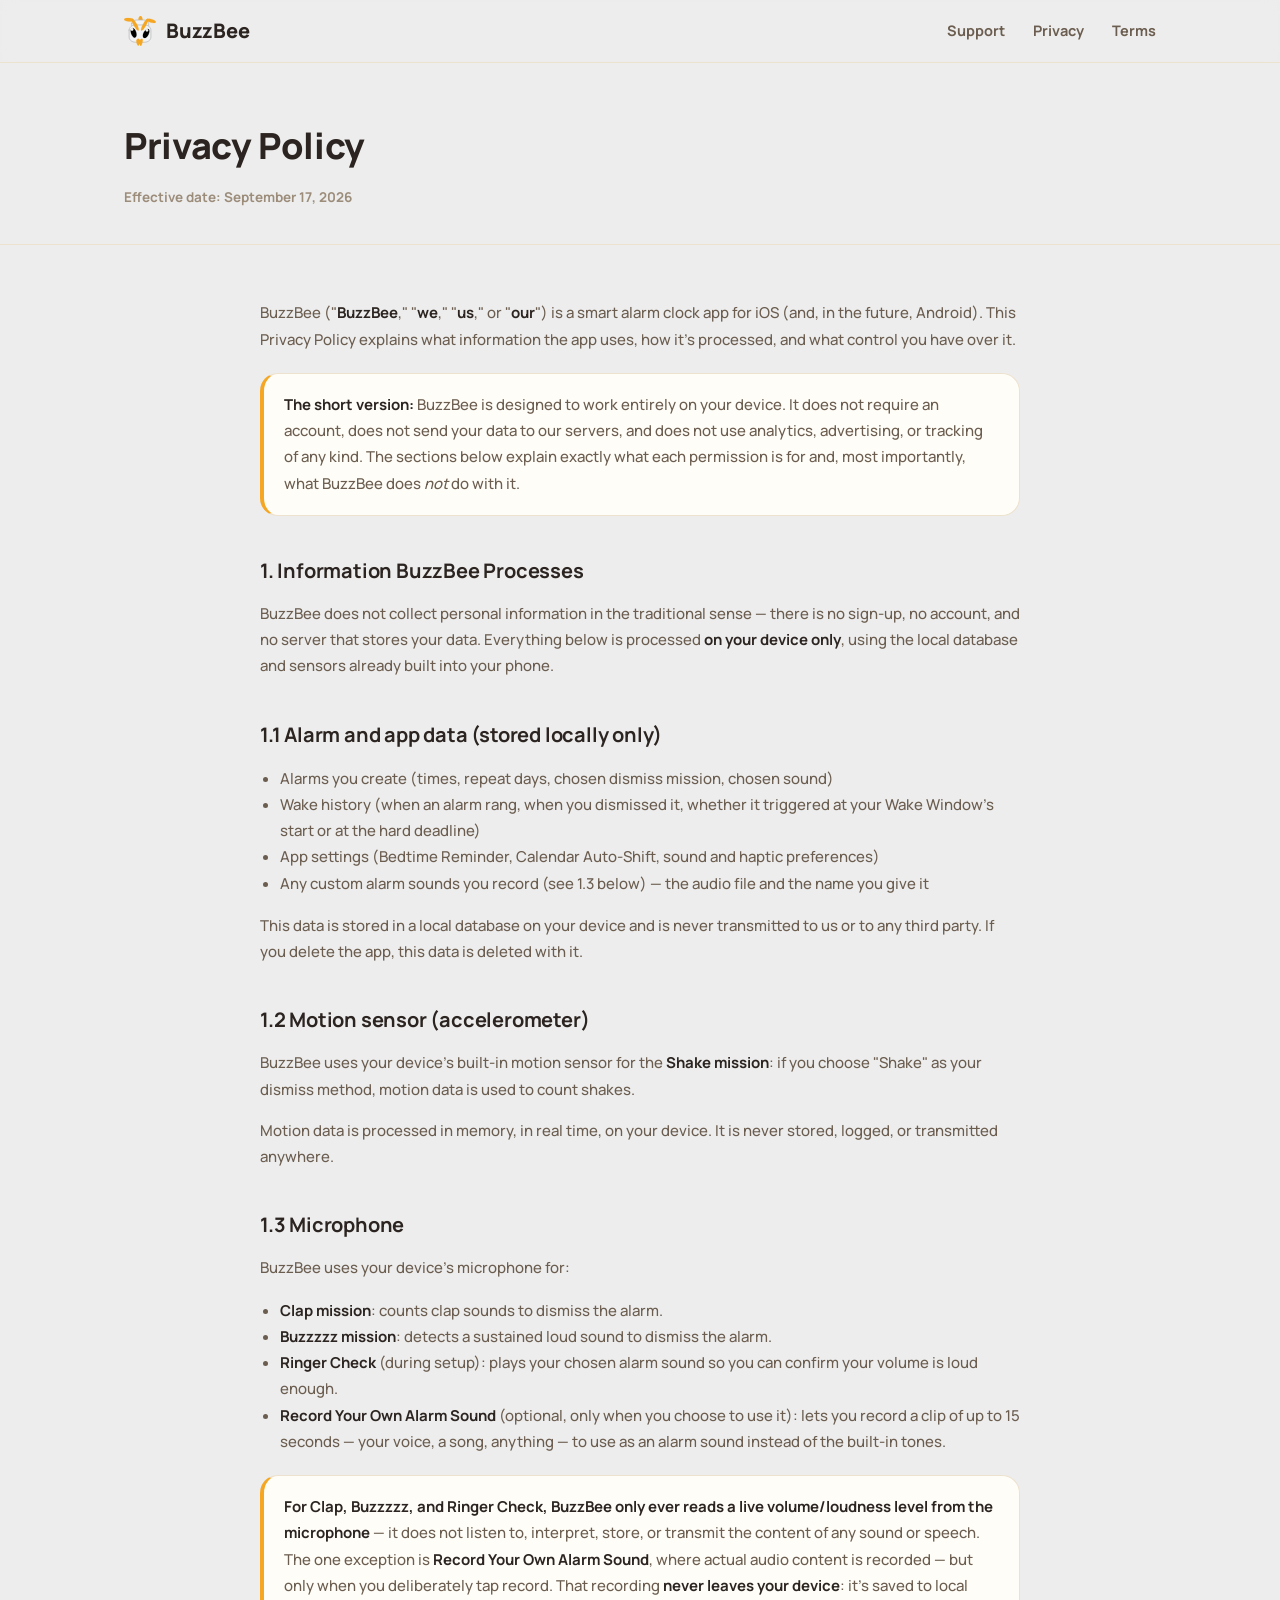
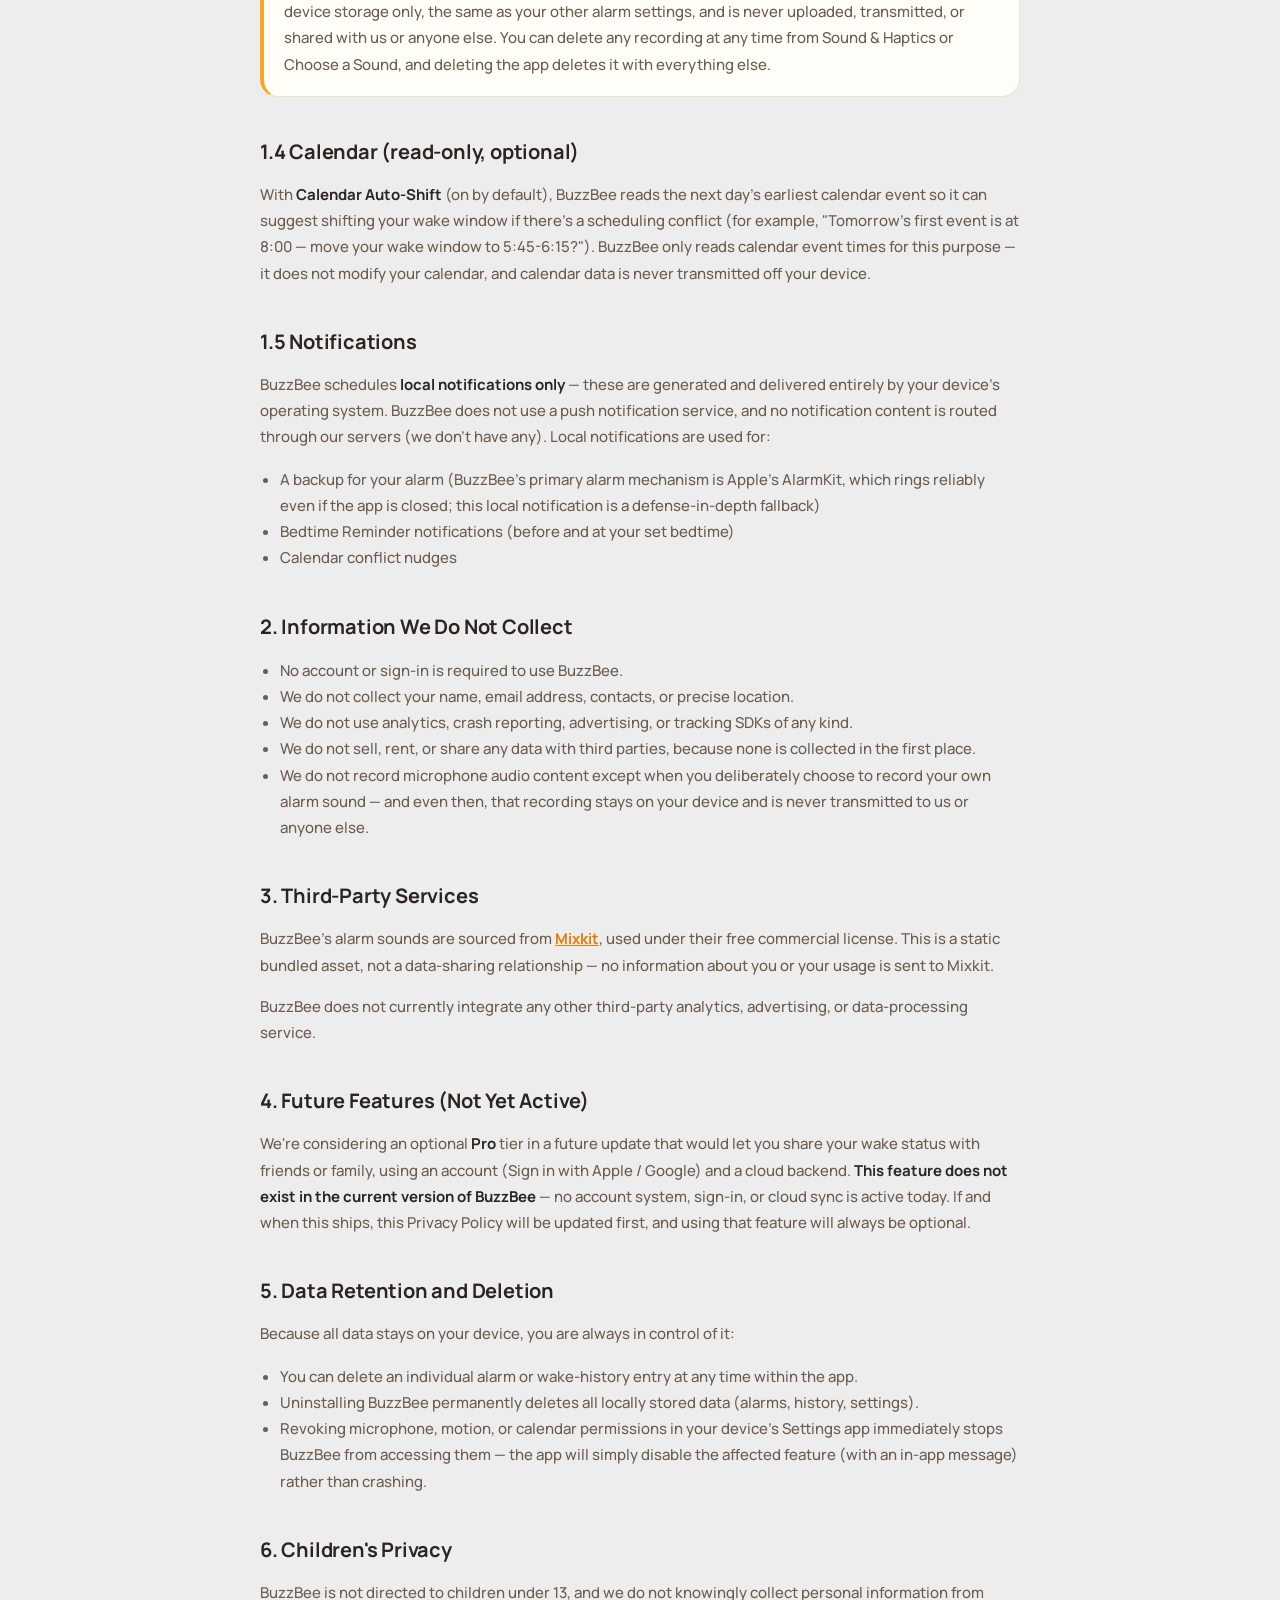
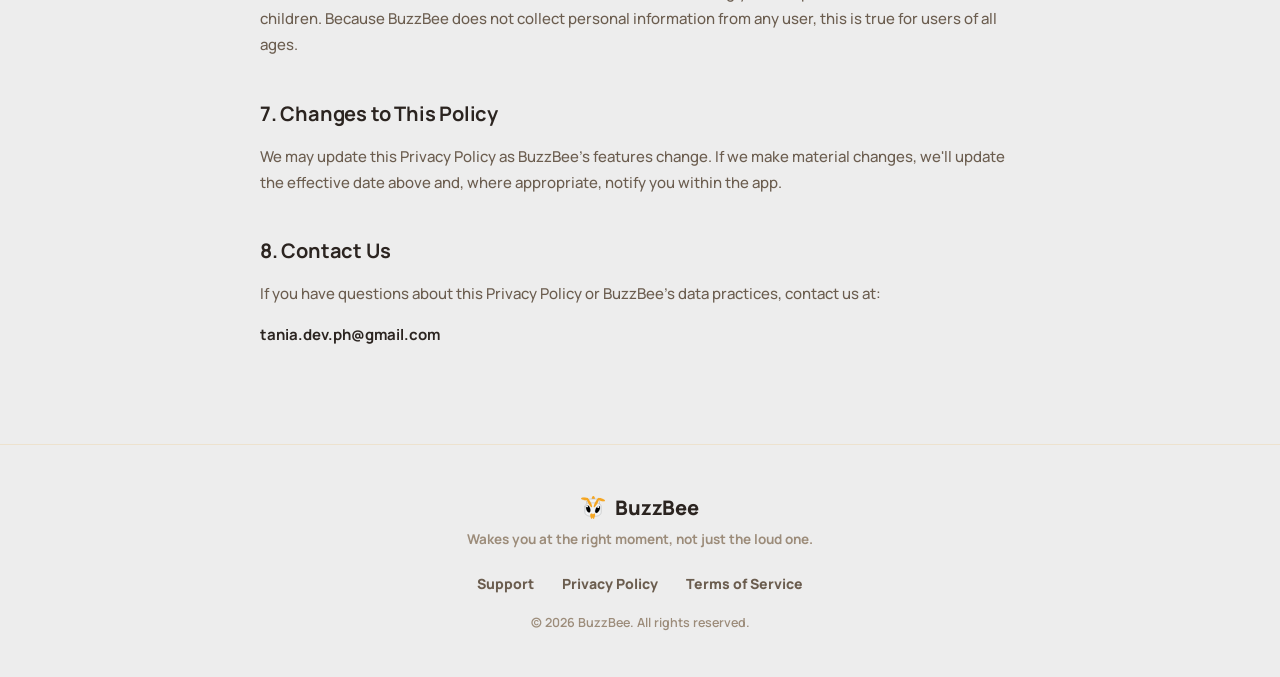
==== commit ce33d6a6: "features update" ====
--- a/privacy.html
+++ b/privacy.html
@@ -61,8 +61,8 @@
     <h2>1.1 Alarm and app data (stored locally only)</h2>
     <ul>
       <li>Alarms you create (times, repeat days, chosen dismiss mission, chosen sound)</li>
-      <li>Wake history (when an alarm rang, when you dismissed it, whether it triggered early via Smart Wake or at the hard deadline)</li>
-      <li>App settings (Bedtime Reminder, Calendar Auto-Shift, Ambient Awareness, sound and haptic preferences)</li>
+      <li>Wake history (when an alarm rang, when you dismissed it, whether it triggered at your Wake Window's start or at the hard deadline)</li>
+      <li>App settings (Bedtime Reminder, Calendar Auto-Shift, sound and haptic preferences)</li>
       <li>Any custom alarm sounds you record (see 1.3 below) — the audio file and the name you give it</li>
     </ul>
     <p>
@@ -71,17 +71,15 @@
     </p>
 
     <h2>1.2 Motion sensor (accelerometer)</h2>
-    <p>BuzzBee uses your device's built-in motion sensor for two features:</p>
-    <ul>
-      <li><strong>Smart Wake</strong>: while a Smart Wake alarm's wake window is open, BuzzBee samples motion data to estimate whether you're in a lighter stage of sleep, so it can ring earlier and more gently instead of always waking you at the hard deadline.</li>
-      <li><strong>Shake mission</strong>: if you choose "Shake" as your dismiss method, motion data is used to count shakes.</li>
-    </ul>
+    <p>
+      BuzzBee uses your device's built-in motion sensor for the <strong>Shake mission</strong>:
+      if you choose "Shake" as your dismiss method, motion data is used to count shakes.
+    </p>
     <p>Motion data is processed in memory, in real time, on your device. It is never stored, logged, or transmitted anywhere.</p>
 
     <h2>1.3 Microphone</h2>
     <p>BuzzBee uses your device's microphone for:</p>
     <ul>
-      <li><strong>Ambient Awareness</strong> (optional, off by default): before a Smart Wake alarm rings early, BuzzBee briefly checks the room's ambient noise level to detect whether you might already be up, so it can offer a lighter check-in instead of a full alarm.</li>
       <li><strong>Clap mission</strong>: counts clap sounds to dismiss the alarm.</li>
       <li><strong>Buzzzzz mission</strong>: detects a sustained loud sound to dismiss the alarm.</li>
       <li><strong>Ringer Check</strong> (during setup): plays your chosen alarm sound so you can confirm your volume is loud enough.</li>
@@ -89,7 +87,7 @@
     </ul>
     <div class="callout">
       <p>
-        <strong>For Ambient Awareness, Clap, Buzzzzz, and Ringer Check, BuzzBee only ever reads a
+        <strong>For Clap, Buzzzzz, and Ringer Check, BuzzBee only ever reads a
         live volume/loudness level from the microphone</strong> — it does not listen to,
         interpret, store, or transmit the content of any sound or speech.
       </p>
@@ -105,7 +103,7 @@
 
     <h2>1.4 Calendar (read-only, optional)</h2>
     <p>
-      If you enable <strong>Calendar Auto-Shift</strong> (off by default), BuzzBee reads the next
+      With <strong>Calendar Auto-Shift</strong> (on by default), BuzzBee reads the next
       day's earliest calendar event so it can suggest shifting your wake window if there's a
       scheduling conflict (for example, "Tomorrow's first event is at 8:00 — move your wake
       window to 5:45-6:15?"). BuzzBee only reads calendar event times for this purpose — it does
@@ -120,10 +118,9 @@
       don't have any). Local notifications are used for:
     </p>
     <ul>
-      <li>A backup for your hard-deadline alarm (BuzzBee's primary alarm mechanism is Apple's AlarmKit, which rings reliably even if the app is closed; this local notification is a defense-in-depth fallback)</li>
+      <li>A backup for your alarm (BuzzBee's primary alarm mechanism is Apple's AlarmKit, which rings reliably even if the app is closed; this local notification is a defense-in-depth fallback)</li>
       <li>Bedtime Reminder notifications (before and at your set bedtime)</li>
       <li>Calendar conflict nudges</li>
-      <li>A "BuzzBee is closed" reminder if the app has been closed and Smart Wake's light-sleep detection needs it reopened</li>
     </ul>
 
     <h2>2. Information We Do Not Collect</h2>
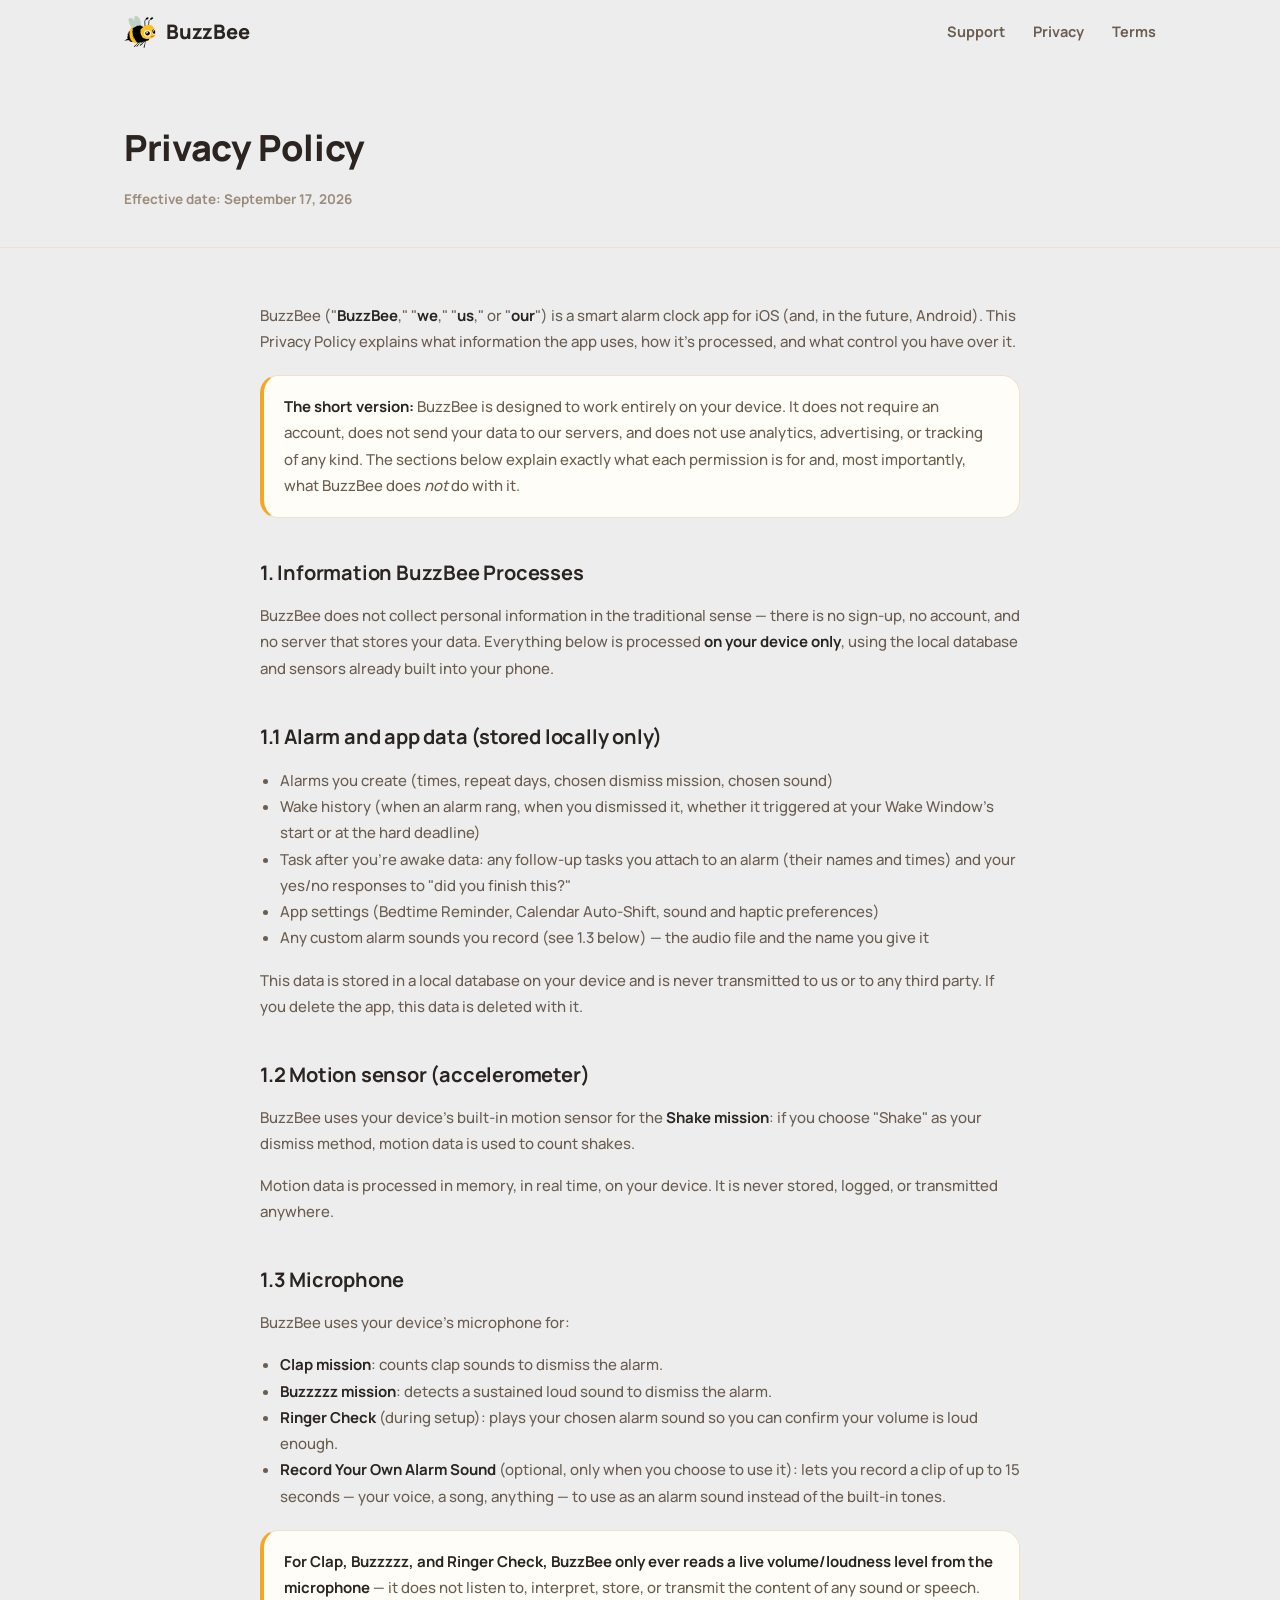
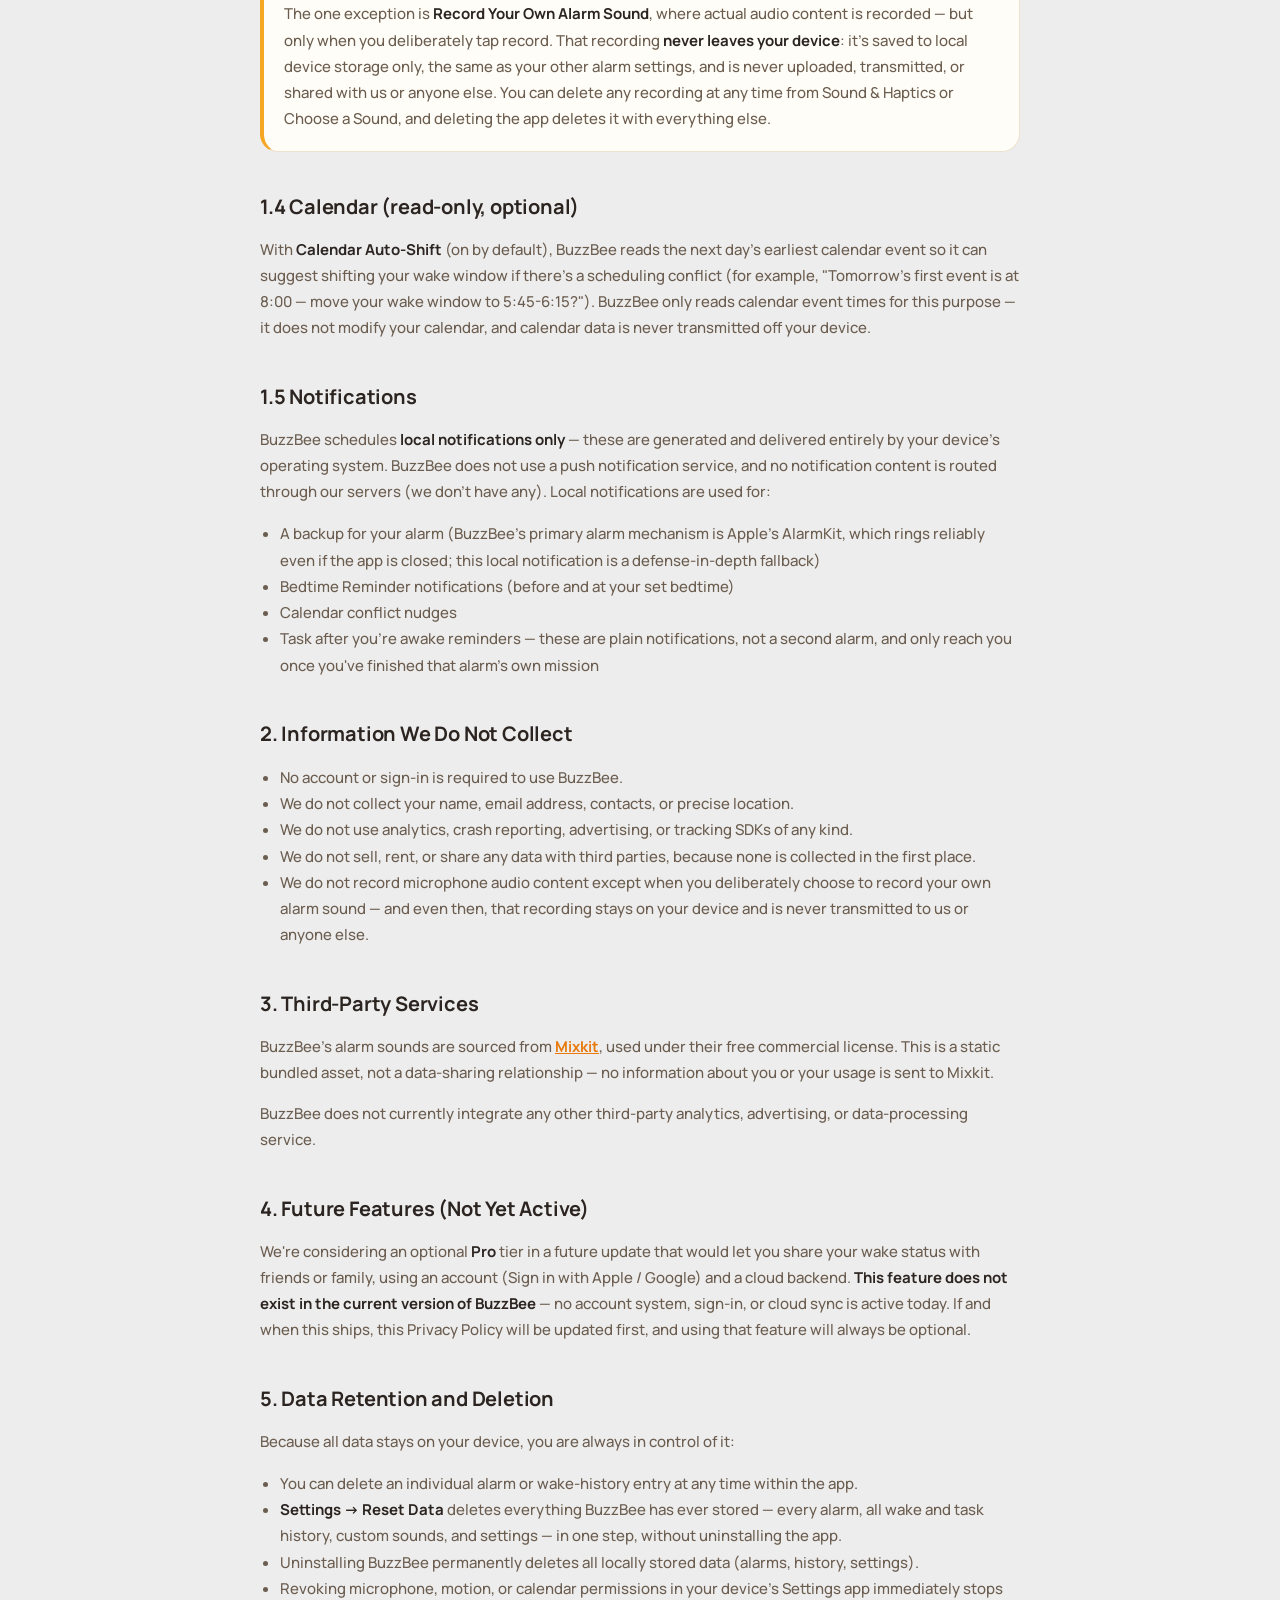
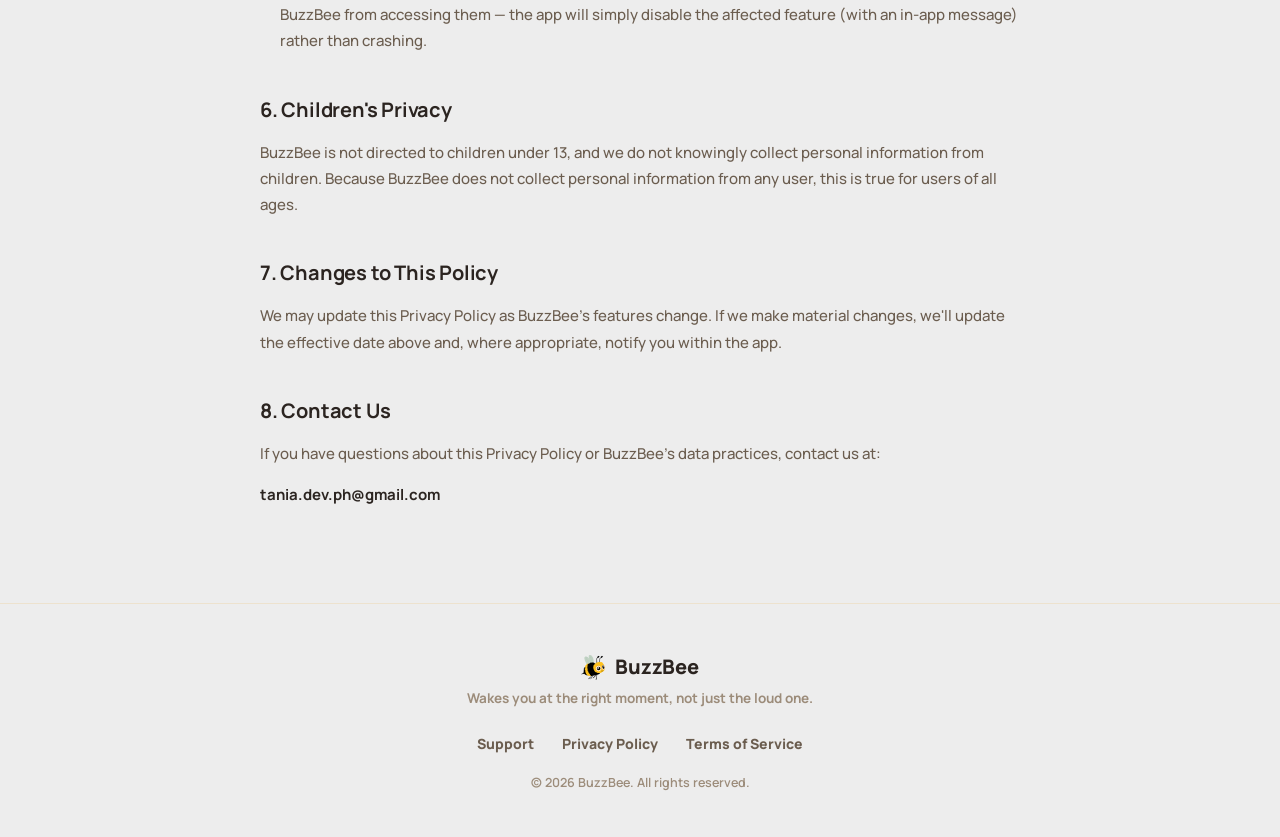
==== commit 6611f0ae: "redesign using apple skill" ====
--- a/privacy.html
+++ b/privacy.html
@@ -62,6 +62,7 @@
     <ul>
       <li>Alarms you create (times, repeat days, chosen dismiss mission, chosen sound)</li>
       <li>Wake history (when an alarm rang, when you dismissed it, whether it triggered at your Wake Window's start or at the hard deadline)</li>
+      <li>Task after you're awake data: any follow-up tasks you attach to an alarm (their names and times) and your yes/no responses to "did you finish this?"</li>
       <li>App settings (Bedtime Reminder, Calendar Auto-Shift, sound and haptic preferences)</li>
       <li>Any custom alarm sounds you record (see 1.3 below) — the audio file and the name you give it</li>
     </ul>
@@ -121,6 +122,7 @@
       <li>A backup for your alarm (BuzzBee's primary alarm mechanism is Apple's AlarmKit, which rings reliably even if the app is closed; this local notification is a defense-in-depth fallback)</li>
       <li>Bedtime Reminder notifications (before and at your set bedtime)</li>
       <li>Calendar conflict nudges</li>
+      <li>Task after you're awake reminders — these are plain notifications, not a second alarm, and only reach you once you've finished that alarm's own mission</li>
     </ul>
 
     <h2>2. Information We Do Not Collect</h2>
@@ -154,6 +156,7 @@
     <p>Because all data stays on your device, you are always in control of it:</p>
     <ul>
       <li>You can delete an individual alarm or wake-history entry at any time within the app.</li>
+      <li><strong>Settings → Reset Data</strong> deletes everything BuzzBee has ever stored — every alarm, all wake and task history, custom sounds, and settings — in one step, without uninstalling the app.</li>
       <li>Uninstalling BuzzBee permanently deletes all locally stored data (alarms, history, settings).</li>
       <li>Revoking microphone, motion, or calendar permissions in your device's Settings app immediately stops BuzzBee from accessing them — the app will simply disable the affected feature (with an in-app message) rather than crashing.</li>
     </ul>
@@ -193,8 +196,6 @@
     </div>
   </footer>
 
-  <script>
-    document.getElementById('year').textContent = new Date().getFullYear();
-  </script>
+  <script src="assets/site.js"></script>
 </body>
 </html>
--- a/styles.css
+++ b/styles.css
@@ -17,9 +17,20 @@
   --radius-lg: 22px;
   --radius-xl: 32px;
   --radius-pill: 100px;
+
+  /* Material weight scales with surface size — bigger surfaces read as thicker. */
   --shadow-card: 0 8px 24px rgba(43, 36, 32, 0.08);
-  --shadow-floating: 0 12px 32px rgba(43, 36, 32, 0.16);
+  --shadow-card-hover: 0 16px 36px rgba(43, 36, 32, 0.14);
+  --shadow-deep: 0 24px 60px rgba(43, 36, 32, 0.22);
+
   --max-width: 1080px;
+
+  /* Critically damped by default; reserve bounce for momentum-driven moments. */
+  --ease-out: cubic-bezier(0.16, 1, 0.3, 1);
+  --ease-spring: cubic-bezier(0.34, 1.35, 0.4, 1);
+  --dur-instant: 0.1s;
+  --dur-fast: 0.22s;
+  --dur-base: 0.4s;
 }
 
 * {
@@ -37,6 +48,7 @@
   font-family: 'Manrope', -apple-system, BlinkMacSystemFont, 'Segoe UI', sans-serif;
   line-height: 1.5;
   -webkit-font-smoothing: antialiased;
+  text-rendering: optimizeLegibility;
 }
 
 img {
@@ -54,15 +66,68 @@
   padding: 0 24px;
 }
 
+/* Keep content clear of the sticky nav when jumping to an anchor. */
+section[id],
+main[id] {
+  scroll-margin-top: 84px;
+}
+
+:focus-visible {
+  outline: 2px solid var(--accent-deep);
+  outline-offset: 3px;
+  border-radius: 4px;
+}
+
+/* ---------- Motion: reveal-on-scroll ---------- */
+
+.reveal {
+  opacity: 0;
+  transform: translateY(18px);
+  transition: opacity var(--dur-base) var(--ease-out), transform var(--dur-base) var(--ease-out);
+  transition-delay: var(--reveal-delay, 0s);
+}
+
+.reveal.is-visible {
+  opacity: 1;
+  transform: translateY(0);
+}
+
+@media (prefers-reduced-motion: reduce) {
+  html {
+    scroll-behavior: auto;
+  }
+  .reveal {
+    transform: none;
+    transition: opacity var(--dur-fast) linear;
+    transition-delay: 0s;
+  }
+  .hero-inner > *,
+  .phone-mock {
+    animation: none !important;
+  }
+}
+
 /* ---------- Top nav ---------- */
 
 .nav {
   position: sticky;
   top: 0;
   z-index: 10;
-  background: rgba(237, 237, 237, 0.9);
-  backdrop-filter: blur(8px);
-  border-bottom: 1px solid var(--track-off);
+  background: rgba(237, 237, 237, 0.72);
+  backdrop-filter: blur(20px) saturate(180%);
+  -webkit-backdrop-filter: blur(20px) saturate(180%);
+  border-bottom: 1px solid transparent;
+  box-shadow: 0 1px 0 rgba(43, 36, 32, 0);
+  transition: background-color var(--dur-fast) var(--ease-out),
+              border-color var(--dur-fast) var(--ease-out),
+              box-shadow var(--dur-fast) var(--ease-out);
+}
+
+/* Scroll-edge effect: chrome separates from content only once something is actually under it. */
+.nav.is-scrolled {
+  background: rgba(237, 237, 237, 0.86);
+  border-color: var(--track-off);
+  box-shadow: 0 8px 24px rgba(43, 36, 32, 0.06);
 }
 
 .nav-inner {
@@ -80,6 +145,11 @@
   gap: 10px;
   text-decoration: none;
   color: var(--ink);
+  transition: opacity var(--dur-instant) ease-out;
+}
+
+.brand:active {
+  opacity: 0.6;
 }
 
 .brand img {
@@ -105,10 +175,28 @@
 .nav-links a {
   text-decoration: none;
   color: var(--ink-soft);
-}
-
-.nav-links a:hover {
+  position: relative;
+  transition: color var(--dur-fast) var(--ease-out);
+}
+
+.nav-links a:not(.btn)::after {
+  content: '';
+  position: absolute;
+  left: 0;
+  right: 100%;
+  bottom: -4px;
+  height: 2px;
+  background: var(--accent-deep);
+  border-radius: 2px;
+  transition: right var(--dur-fast) var(--ease-out);
+}
+
+.nav-links a:not(.btn):hover {
   color: var(--ink);
+}
+
+.nav-links a:not(.btn):hover::after {
+  right: 0;
 }
 
 /* ---------- Buttons ---------- */
@@ -125,11 +213,20 @@
   text-decoration: none;
   border: none;
   cursor: pointer;
-  transition: transform 0.15s ease, box-shadow 0.15s ease;
+  transition: transform var(--dur-fast) var(--ease-spring),
+              box-shadow var(--dur-fast) var(--ease-out),
+              background-color var(--dur-fast) var(--ease-out);
 }
 
 .btn:hover {
-  transform: translateY(-1px);
+  transform: translateY(-2px);
+}
+
+/* Feedback lands on press, not on release — the moment lag appears, directness dies. */
+.btn:active {
+  transform: scale(0.96) translateY(0);
+  transition-duration: var(--dur-instant);
+  transition-timing-function: ease-out;
 }
 
 .btn-primary {
@@ -138,18 +235,31 @@
   box-shadow: 0 10px 24px rgba(245, 166, 35, 0.4);
 }
 
+.btn-primary:hover {
+  background: #f7b13f;
+  box-shadow: 0 14px 32px rgba(245, 166, 35, 0.5);
+}
+
 .btn-outline {
   background: transparent;
   color: var(--ink);
   border: 2px solid var(--track-off);
 }
 
+.btn-outline:hover {
+  border-color: var(--ink-faint);
+}
+
 .btn-white {
   background: var(--white);
   color: var(--ink);
   box-shadow: var(--shadow-card);
 }
 
+.btn-white:hover {
+  box-shadow: var(--shadow-card-hover);
+}
+
 .btn-sm {
   padding: 10px 18px;
   font-size: 14px;
@@ -172,6 +282,7 @@
   position: absolute;
   border-radius: 50%;
   pointer-events: none;
+  filter: blur(2px);
 }
 
 .hero-glow-1 {
@@ -198,6 +309,25 @@
   align-items: center;
 }
 
+.hero-inner > * {
+  animation: hero-rise 0.7s var(--ease-out) backwards;
+}
+
+.hero-art {
+  animation-delay: 0.1s;
+}
+
+@keyframes hero-rise {
+  from {
+    opacity: 0;
+    transform: translateY(14px);
+  }
+  to {
+    opacity: 1;
+    transform: translateY(0);
+  }
+}
+
 .eyebrow-pill {
   display: inline-flex;
   align-items: center;
@@ -220,15 +350,16 @@
 }
 
 .hero h1 {
-  font-size: 48px;
-  line-height: 1.08;
-  font-weight: 800;
-  letter-spacing: -0.02em;
+  font-size: clamp(2.25rem, 1.55rem + 3vw, 3.25rem);
+  line-height: 1.04;
+  font-weight: 800;
+  letter-spacing: -0.025em;
   margin: 0 0 20px;
 }
 
 .hero p.lede {
   font-size: 18px;
+  line-height: 1.65;
   color: var(--ink-soft);
   max-width: 480px;
   margin: 0 0 32px;
@@ -261,9 +392,16 @@
   background: var(--card-bg);
   border-radius: 40px;
   border: 8px solid var(--ink);
-  box-shadow: var(--shadow-floating);
+  box-shadow: var(--shadow-deep);
   padding: 22px 18px;
   aspect-ratio: 9 / 18.5;
+  transition: transform var(--dur-base) var(--ease-out);
+}
+
+@media (hover: hover) {
+  .hero-art:hover .phone-mock {
+    transform: translateY(-4px) rotate(-0.6deg);
+  }
 }
 
 .phone-mock .mock-hero {
@@ -310,6 +448,12 @@
 
 .mock-chip.active {
   background: var(--accent);
+  animation: chip-settle 0.5s var(--ease-spring) 0.5s backwards;
+}
+
+@keyframes chip-settle {
+  from { transform: scaleY(0.6); opacity: 0; }
+  to { transform: scaleY(1); opacity: 1; }
 }
 
 /* ---------- Section shells ---------- */
@@ -329,9 +473,10 @@
 }
 
 .section-title {
-  font-size: 32px;
-  font-weight: 800;
-  letter-spacing: -0.01em;
+  font-size: clamp(1.6rem, 1.35rem + 1vw, 2rem);
+  line-height: 1.15;
+  font-weight: 800;
+  letter-spacing: -0.015em;
   margin: 0 0 14px;
   max-width: 640px;
 }
@@ -339,6 +484,7 @@
 .section-sub {
   color: var(--ink-soft);
   font-size: 16px;
+  line-height: 1.6;
   font-weight: 600;
   max-width: 620px;
   margin: 0 0 40px;
@@ -351,6 +497,13 @@
   grid-template-columns: repeat(3, 1fr);
   gap: 16px;
 }
+
+.mission-grid .reveal:nth-child(1) { --reveal-delay: 0s; }
+.mission-grid .reveal:nth-child(2) { --reveal-delay: 0.06s; }
+.mission-grid .reveal:nth-child(3) { --reveal-delay: 0.12s; }
+.mission-grid .reveal:nth-child(4) { --reveal-delay: 0.18s; }
+.mission-grid .reveal:nth-child(5) { --reveal-delay: 0.24s; }
+.mission-grid .reveal:nth-child(6) { --reveal-delay: 0.3s; }
 
 .mission-card {
   background: var(--card-bg);
@@ -358,6 +511,23 @@
   padding: 22px 18px;
   box-shadow: var(--shadow-card);
   text-align: center;
+  transition: transform var(--dur-fast) var(--ease-out),
+              box-shadow var(--dur-fast) var(--ease-out);
+}
+
+@media (hover: hover) {
+  .mission-card:hover {
+    transform: translateY(-4px);
+    box-shadow: var(--shadow-card-hover);
+  }
+  .mission-card:hover .mission-icon {
+    transform: scale(1.08);
+  }
+}
+
+.mission-card:active {
+  transform: scale(0.98);
+  transition-duration: var(--dur-instant);
 }
 
 .mission-icon {
@@ -369,6 +539,7 @@
   align-items: center;
   justify-content: center;
   margin: 0 auto 14px;
+  transition: transform var(--dur-fast) var(--ease-spring);
 }
 
 .mission-card h3 {
@@ -387,15 +558,37 @@
 
 .feature-grid {
   display: grid;
-  grid-template-columns: repeat(3, 1fr);
+  grid-template-columns: repeat(2, 1fr);
   gap: 20px;
 }
+
+.feature-grid .reveal:nth-child(1) { --reveal-delay: 0s; }
+.feature-grid .reveal:nth-child(2) { --reveal-delay: 0.08s; }
+.feature-grid .reveal:nth-child(3) { --reveal-delay: 0.16s; }
+.feature-grid .reveal:nth-child(4) { --reveal-delay: 0.24s; }
 
 .feature-card {
   background: var(--card-bg);
   border-radius: var(--radius-lg);
   padding: 28px 24px;
   box-shadow: var(--shadow-card);
+  transition: transform var(--dur-fast) var(--ease-out),
+              box-shadow var(--dur-fast) var(--ease-out);
+}
+
+@media (hover: hover) {
+  .feature-card:hover {
+    transform: translateY(-4px);
+    box-shadow: var(--shadow-card-hover);
+  }
+  .feature-card:hover .icon-badge {
+    transform: scale(1.08);
+  }
+}
+
+.feature-card:active {
+  transform: scale(0.99);
+  transition-duration: var(--dur-instant);
 }
 
 .feature-card .icon-badge {
@@ -407,6 +600,7 @@
   align-items: center;
   justify-content: center;
   margin-bottom: 16px;
+  transition: transform var(--dur-fast) var(--ease-spring);
 }
 
 .feature-card h3 {
@@ -433,6 +627,7 @@
   grid-template-columns: 1fr 1fr;
   gap: 32px;
   align-items: center;
+  box-shadow: var(--shadow-deep);
 }
 
 .privacy-strip h2 {
@@ -633,6 +828,13 @@
   padding: 24px 26px;
   box-shadow: var(--shadow-card);
   margin-bottom: 16px;
+  transition: box-shadow var(--dur-fast) var(--ease-out);
+}
+
+@media (hover: hover) {
+  .faq-item:hover {
+    box-shadow: var(--shadow-card-hover);
+  }
 }
 
 .faq-item h3 {
@@ -655,6 +857,7 @@
   padding: 40px;
   text-align: center;
   margin-top: 48px;
+  box-shadow: var(--shadow-deep);
 }
 
 .contact-card h2 {
@@ -690,12 +893,6 @@
     grid-template-columns: 1fr;
     padding: 32px;
   }
-  .hero h1 {
-    font-size: 34px;
-  }
-  .section-title {
-    font-size: 26px;
-  }
   .nav-links {
     gap: 16px;
     font-size: 13px;
@@ -706,7 +903,10 @@
   .mission-grid {
     grid-template-columns: repeat(2, 1fr);
   }
-  .nav-links span.hide-mobile {
+  .nav-links .hide-mobile {
     display: none;
   }
-}
+  .nav-inner {
+    padding: 14px 20px;
+  }
+}
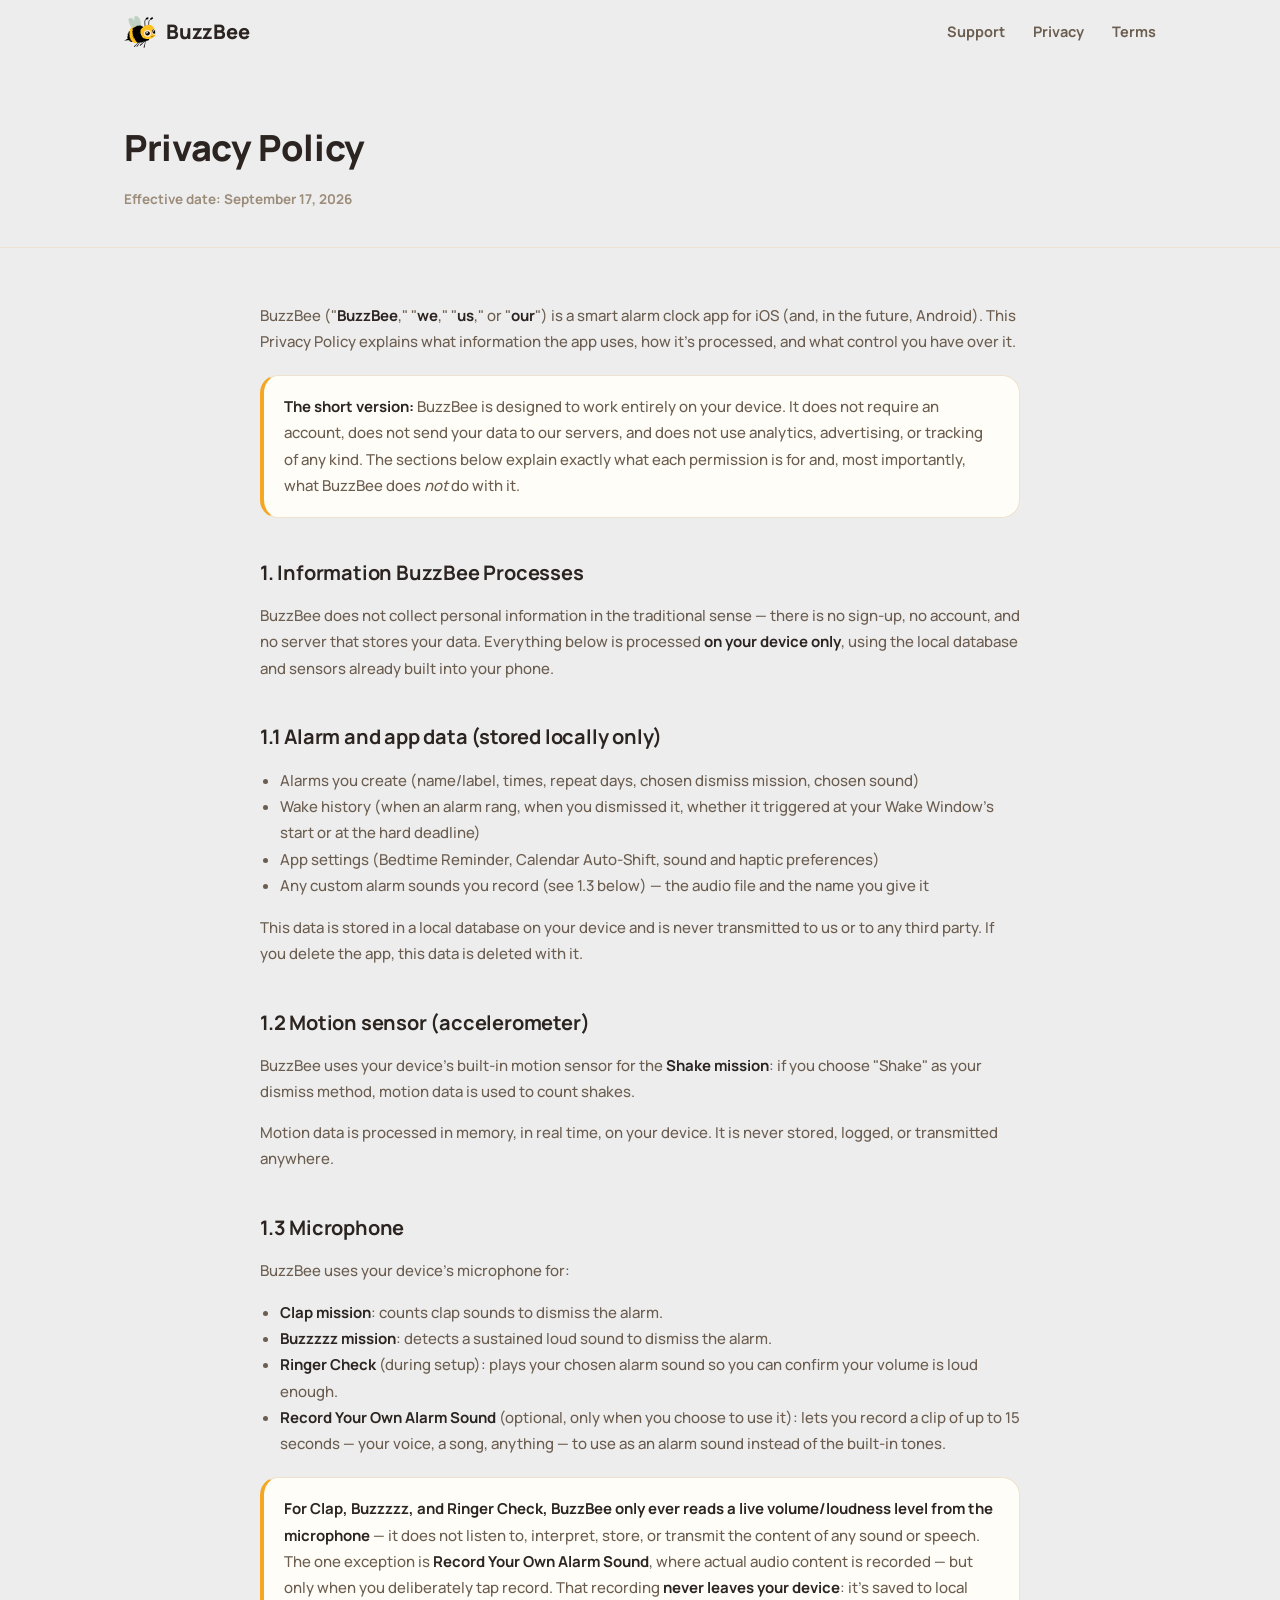
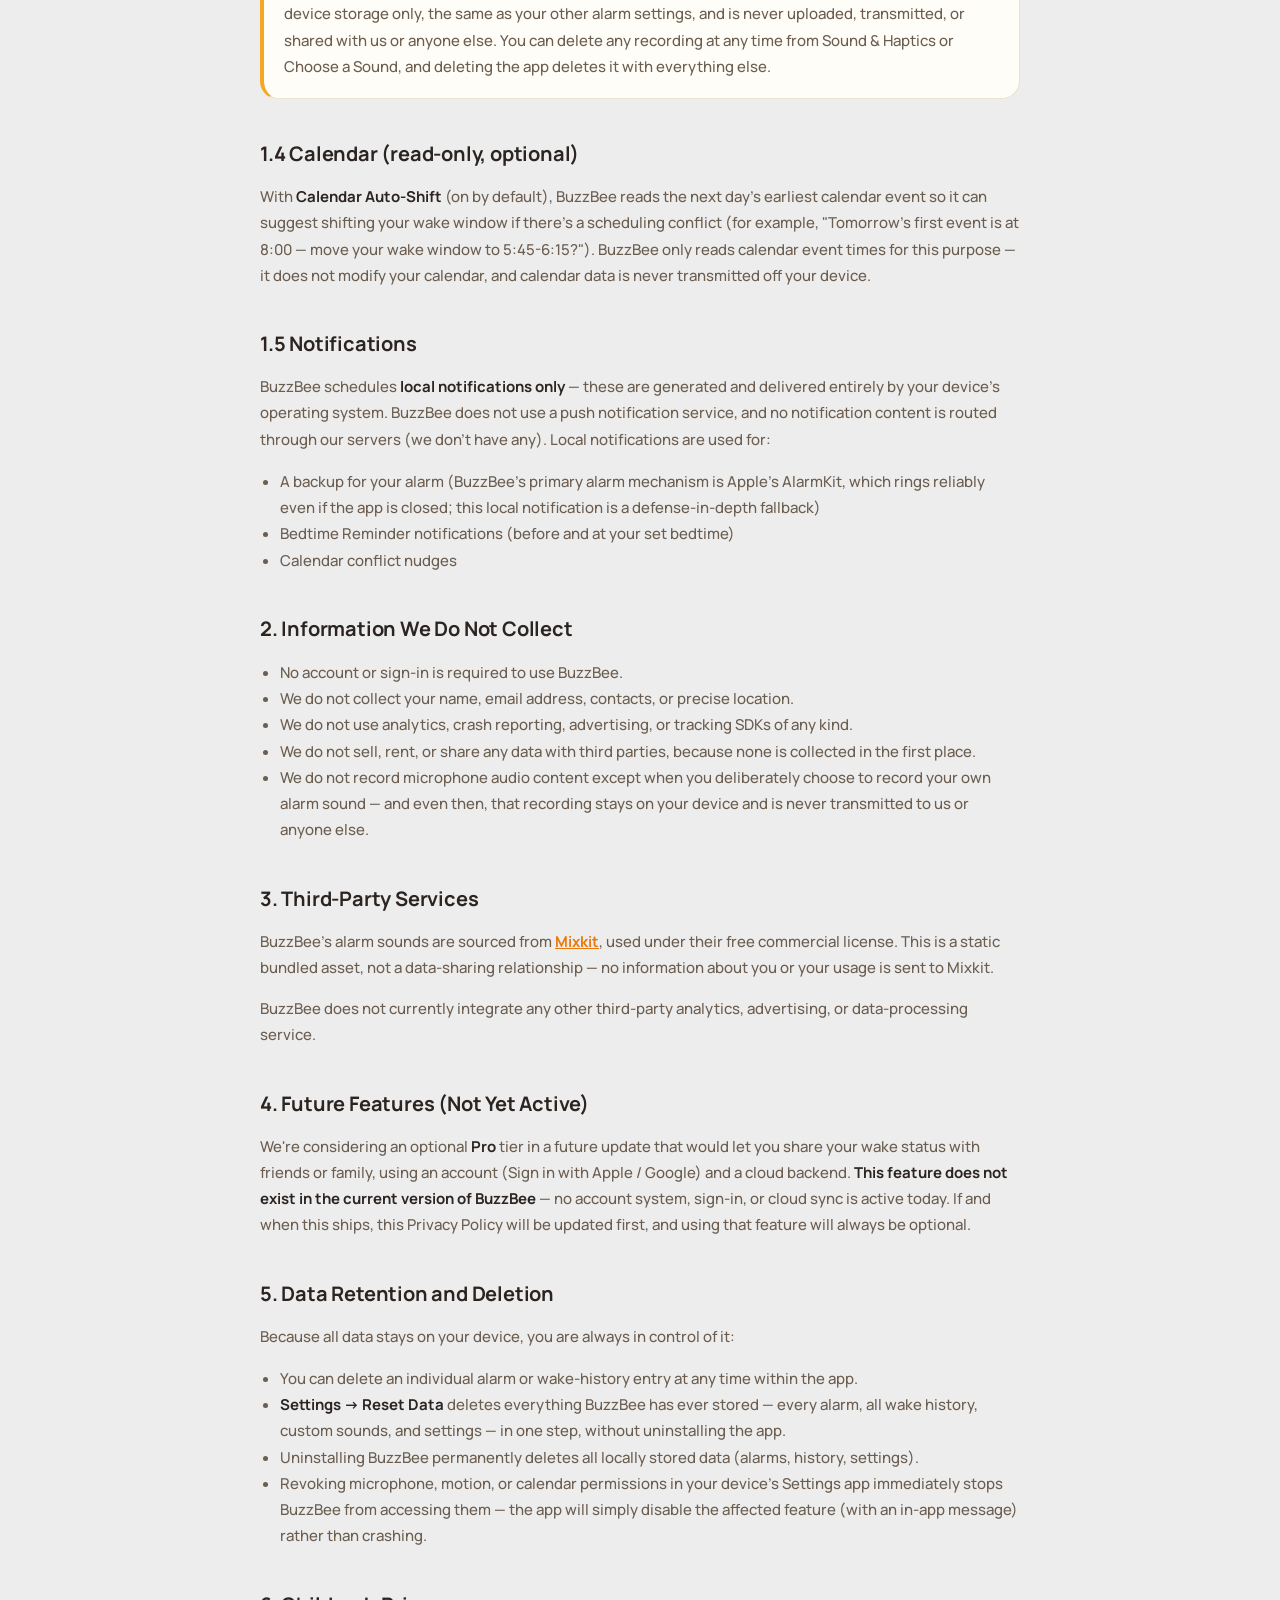
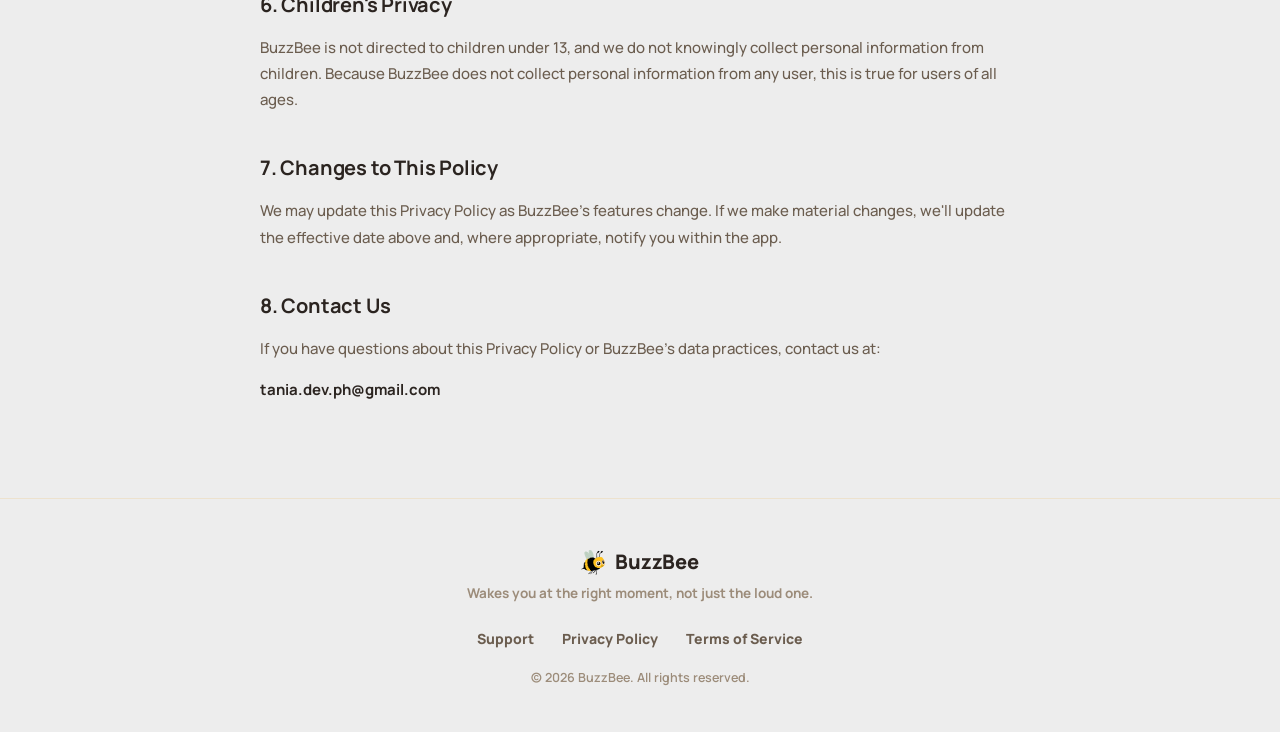
==== commit feab18b3: "clean up" ====
--- a/privacy.html
+++ b/privacy.html
@@ -60,9 +60,8 @@
 
     <h2>1.1 Alarm and app data (stored locally only)</h2>
     <ul>
-      <li>Alarms you create (times, repeat days, chosen dismiss mission, chosen sound)</li>
+      <li>Alarms you create (name/label, times, repeat days, chosen dismiss mission, chosen sound)</li>
       <li>Wake history (when an alarm rang, when you dismissed it, whether it triggered at your Wake Window's start or at the hard deadline)</li>
-      <li>Task after you're awake data: any follow-up tasks you attach to an alarm (their names and times) and your yes/no responses to "did you finish this?"</li>
       <li>App settings (Bedtime Reminder, Calendar Auto-Shift, sound and haptic preferences)</li>
       <li>Any custom alarm sounds you record (see 1.3 below) — the audio file and the name you give it</li>
     </ul>
@@ -122,7 +121,6 @@
       <li>A backup for your alarm (BuzzBee's primary alarm mechanism is Apple's AlarmKit, which rings reliably even if the app is closed; this local notification is a defense-in-depth fallback)</li>
       <li>Bedtime Reminder notifications (before and at your set bedtime)</li>
       <li>Calendar conflict nudges</li>
-      <li>Task after you're awake reminders — these are plain notifications, not a second alarm, and only reach you once you've finished that alarm's own mission</li>
     </ul>
 
     <h2>2. Information We Do Not Collect</h2>
@@ -156,7 +154,7 @@
     <p>Because all data stays on your device, you are always in control of it:</p>
     <ul>
       <li>You can delete an individual alarm or wake-history entry at any time within the app.</li>
-      <li><strong>Settings → Reset Data</strong> deletes everything BuzzBee has ever stored — every alarm, all wake and task history, custom sounds, and settings — in one step, without uninstalling the app.</li>
+      <li><strong>Settings → Reset Data</strong> deletes everything BuzzBee has ever stored — every alarm, all wake history, custom sounds, and settings — in one step, without uninstalling the app.</li>
       <li>Uninstalling BuzzBee permanently deletes all locally stored data (alarms, history, settings).</li>
       <li>Revoking microphone, motion, or calendar permissions in your device's Settings app immediately stops BuzzBee from accessing them — the app will simply disable the affected feature (with an in-app message) rather than crashing.</li>
     </ul>
--- a/styles.css
+++ b/styles.css
@@ -102,7 +102,8 @@
     transition-delay: 0s;
   }
   .hero-inner > *,
-  .phone-mock {
+  .phone-mock,
+  .mock-chip.active {
     animation: none !important;
   }
 }
@@ -176,27 +177,35 @@
   text-decoration: none;
   color: var(--ink-soft);
   position: relative;
-  transition: color var(--dur-fast) var(--ease-out);
 }
 
 .nav-links a:not(.btn)::after {
   content: '';
   position: absolute;
   left: 0;
-  right: 100%;
   bottom: -4px;
+  width: 100%;
   height: 2px;
   background: var(--accent-deep);
   border-radius: 2px;
-  transition: right var(--dur-fast) var(--ease-out);
-}
-
-.nav-links a:not(.btn):hover {
-  color: var(--ink);
-}
-
-.nav-links a:not(.btn):hover::after {
-  right: 0;
+  transform: scaleX(0);
+  transform-origin: left;
+}
+
+/* Touch fires false hovers on tap — real devices only get the sweep. */
+@media (hover: hover) and (pointer: fine) {
+  .nav-links a:not(.btn) {
+    transition: color var(--dur-fast) var(--ease-out);
+  }
+  .nav-links a:not(.btn)::after {
+    transition: transform var(--dur-fast) var(--ease-out);
+  }
+  .nav-links a:not(.btn):hover {
+    color: var(--ink);
+  }
+  .nav-links a:not(.btn):hover::after {
+    transform: scaleX(1);
+  }
 }
 
 /* ---------- Buttons ---------- */
@@ -218,8 +227,21 @@
               background-color var(--dur-fast) var(--ease-out);
 }
 
-.btn:hover {
-  transform: translateY(-2px);
+/* :active (below) is the real touch feedback — :hover is mouse-only, so it never sticks after a tap. */
+@media (hover: hover) and (pointer: fine) {
+  .btn:hover {
+    transform: translateY(-2px);
+  }
+  .btn-primary:hover {
+    background: #f7b13f;
+    box-shadow: 0 14px 32px rgba(245, 166, 35, 0.5);
+  }
+  .btn-outline:hover {
+    border-color: var(--ink-faint);
+  }
+  .btn-white:hover {
+    box-shadow: var(--shadow-card-hover);
+  }
 }
 
 /* Feedback lands on press, not on release — the moment lag appears, directness dies. */
@@ -235,29 +257,16 @@
   box-shadow: 0 10px 24px rgba(245, 166, 35, 0.4);
 }
 
-.btn-primary:hover {
-  background: #f7b13f;
-  box-shadow: 0 14px 32px rgba(245, 166, 35, 0.5);
-}
-
 .btn-outline {
   background: transparent;
   color: var(--ink);
   border: 2px solid var(--track-off);
 }
 
-.btn-outline:hover {
-  border-color: var(--ink-faint);
-}
-
 .btn-white {
   background: var(--white);
   color: var(--ink);
   box-shadow: var(--shadow-card);
-}
-
-.btn-white:hover {
-  box-shadow: var(--shadow-card-hover);
 }
 
 .btn-sm {
@@ -398,7 +407,7 @@
   transition: transform var(--dur-base) var(--ease-out);
 }
 
-@media (hover: hover) {
+@media (hover: hover) and (pointer: fine) {
   .hero-art:hover .phone-mock {
     transform: translateY(-4px) rotate(-0.6deg);
   }
@@ -515,7 +524,7 @@
               box-shadow var(--dur-fast) var(--ease-out);
 }
 
-@media (hover: hover) {
+@media (hover: hover) and (pointer: fine) {
   .mission-card:hover {
     transform: translateY(-4px);
     box-shadow: var(--shadow-card-hover);
@@ -523,11 +532,6 @@
   .mission-card:hover .mission-icon {
     transform: scale(1.08);
   }
-}
-
-.mission-card:active {
-  transform: scale(0.98);
-  transition-duration: var(--dur-instant);
 }
 
 .mission-icon {
@@ -576,7 +580,7 @@
               box-shadow var(--dur-fast) var(--ease-out);
 }
 
-@media (hover: hover) {
+@media (hover: hover) and (pointer: fine) {
   .feature-card:hover {
     transform: translateY(-4px);
     box-shadow: var(--shadow-card-hover);
@@ -584,11 +588,6 @@
   .feature-card:hover .icon-badge {
     transform: scale(1.08);
   }
-}
-
-.feature-card:active {
-  transform: scale(0.99);
-  transition-duration: var(--dur-instant);
 }
 
 .feature-card .icon-badge {
@@ -831,7 +830,7 @@
   transition: box-shadow var(--dur-fast) var(--ease-out);
 }
 
-@media (hover: hover) {
+@media (hover: hover) and (pointer: fine) {
   .faq-item:hover {
     box-shadow: var(--shadow-card-hover);
   }
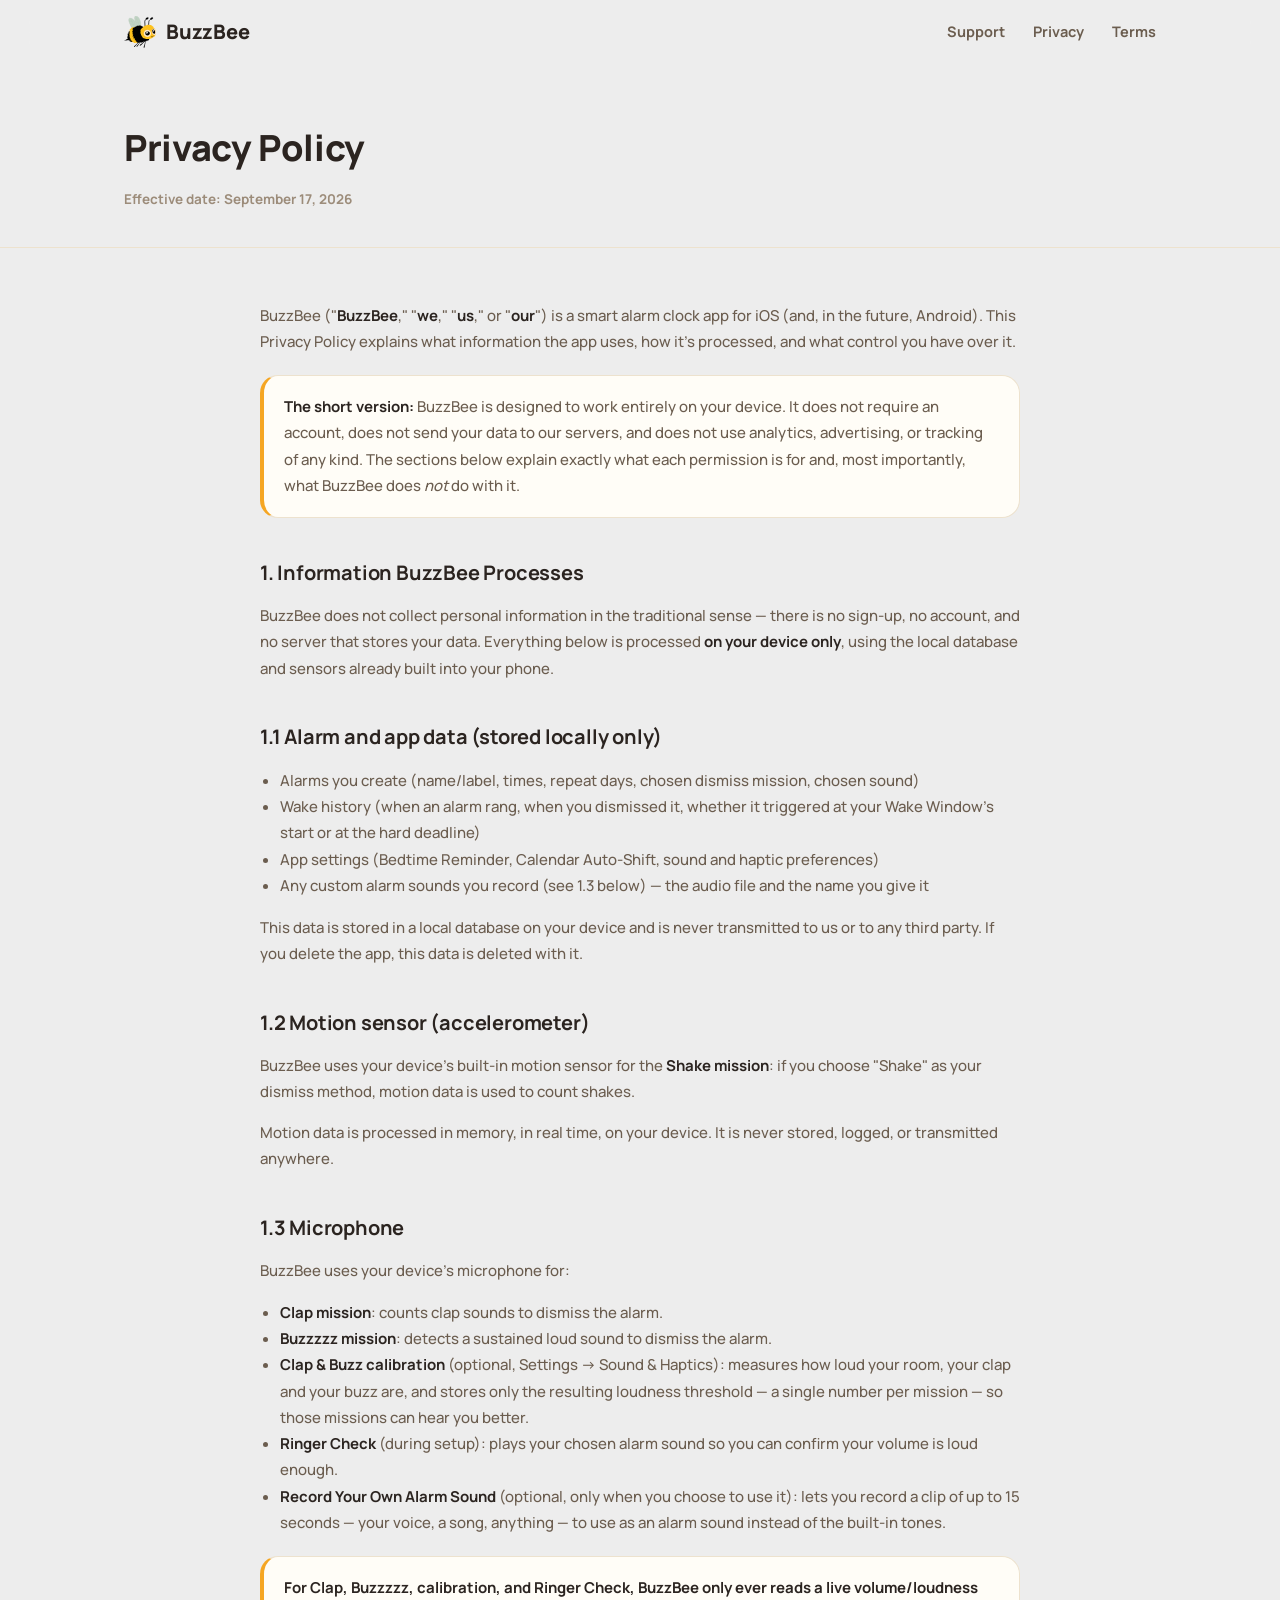
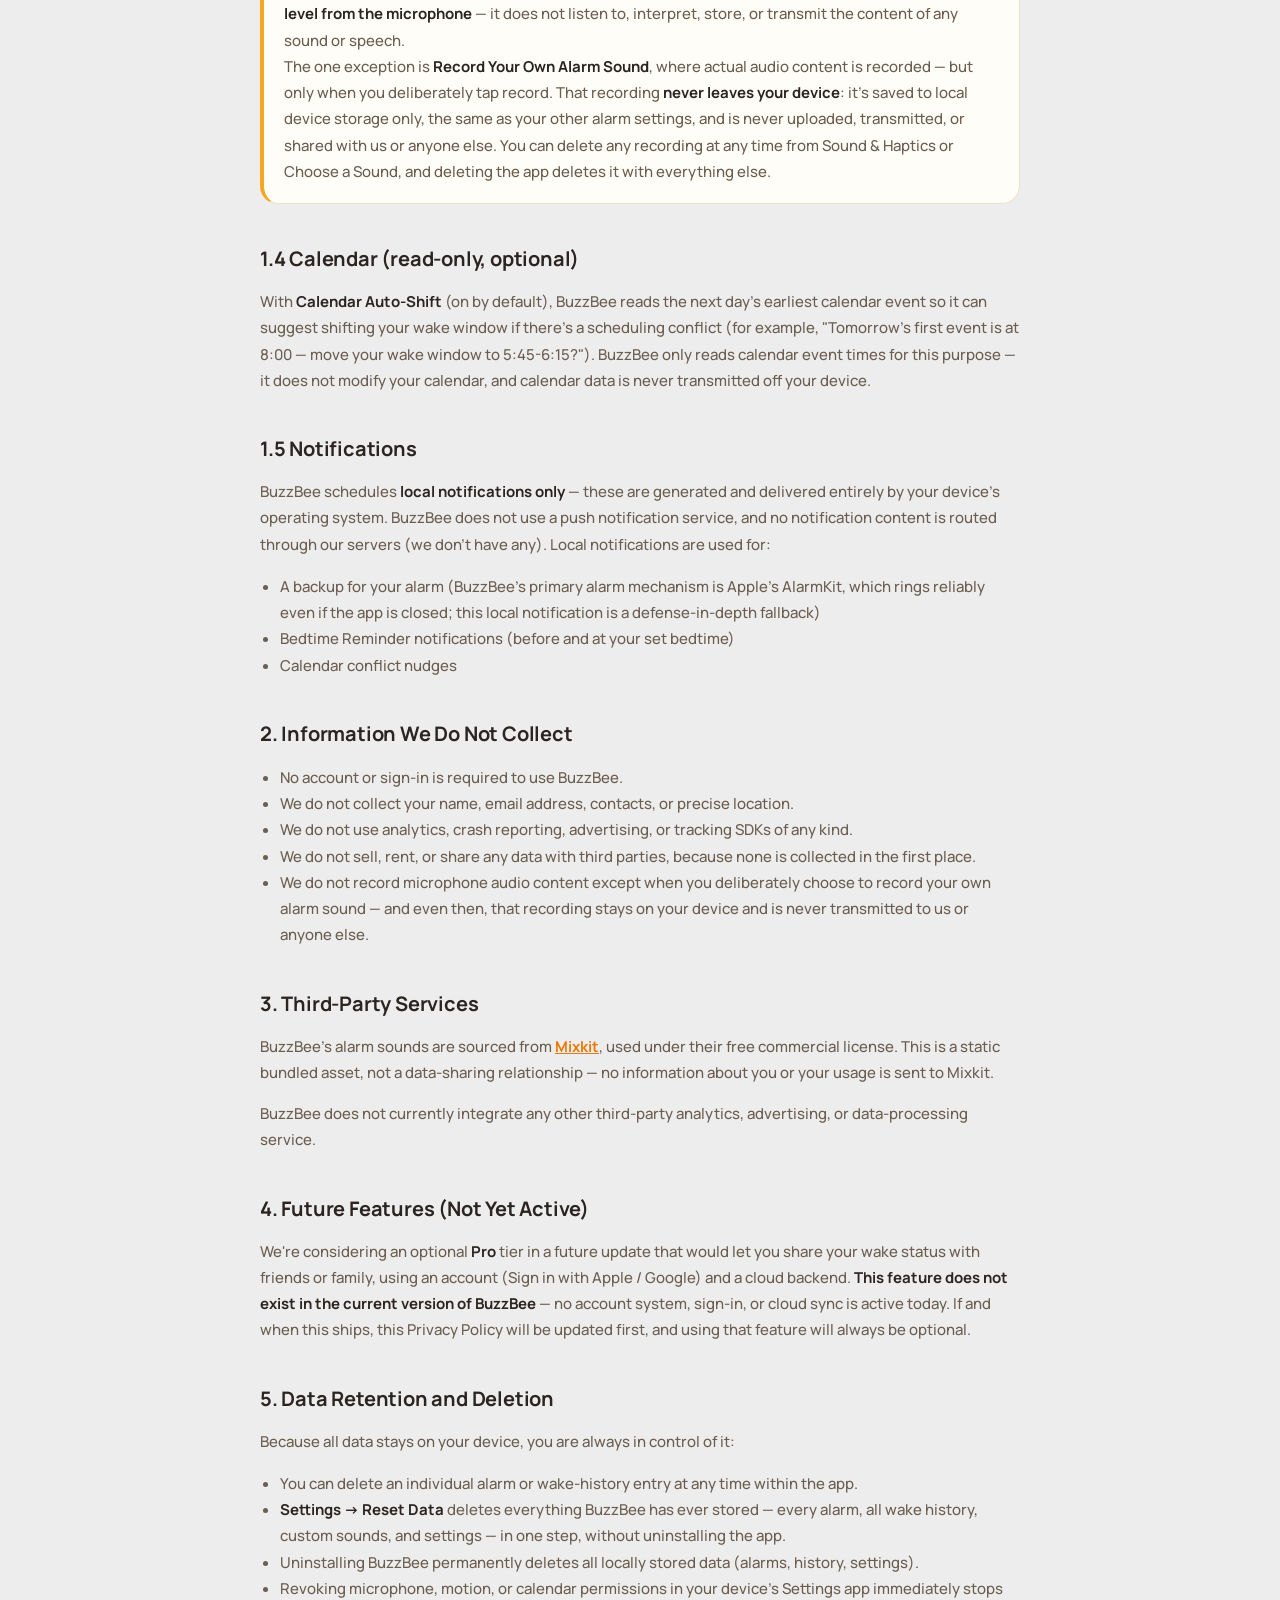
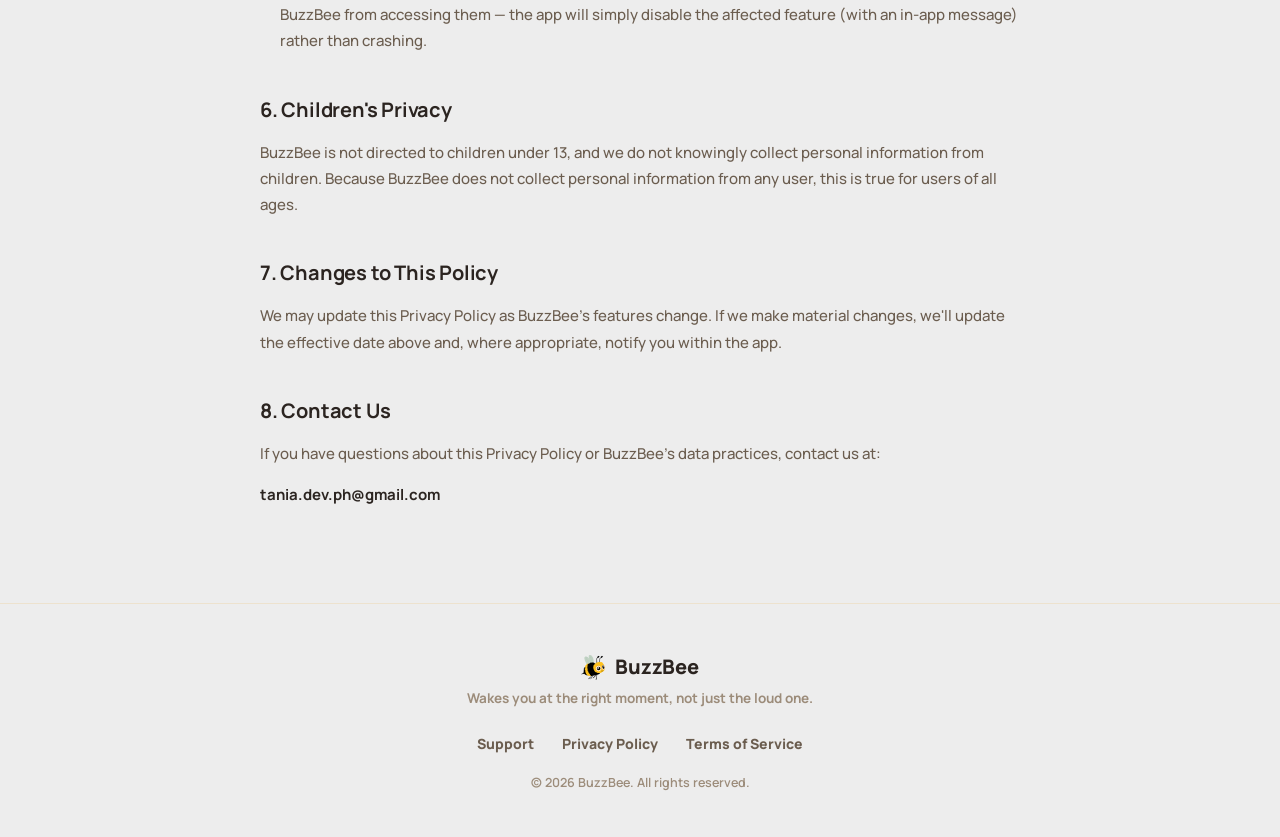
==== commit d042a97e: "feat: add calibration for clap and buzz" ====
--- a/privacy.html
+++ b/privacy.html
@@ -4,7 +4,7 @@
   <meta charset="UTF-8" />
   <meta name="viewport" content="width=device-width, initial-scale=1" />
   <title>Privacy Policy — BuzzBee</title>
-  <link rel="icon" href="assets/bee-logo.svg" type="image/svg+xml" />
+  <link rel="icon" href="assets/icon.png" type="image/svg+xml" />
   <link rel="preconnect" href="https://fonts.googleapis.com">
   <link rel="preconnect" href="https://fonts.gstatic.com" crossorigin>
   <link href="https://fonts.googleapis.com/css2?family=Manrope:wght@500;600;700;800&display=swap" rel="stylesheet">
@@ -82,12 +82,13 @@
     <ul>
       <li><strong>Clap mission</strong>: counts clap sounds to dismiss the alarm.</li>
       <li><strong>Buzzzzz mission</strong>: detects a sustained loud sound to dismiss the alarm.</li>
+      <li><strong>Clap &amp; Buzz calibration</strong> (optional, Settings → Sound &amp; Haptics): measures how loud your room, your clap and your buzz are, and stores only the resulting loudness threshold — a single number per mission — so those missions can hear you better.</li>
       <li><strong>Ringer Check</strong> (during setup): plays your chosen alarm sound so you can confirm your volume is loud enough.</li>
       <li><strong>Record Your Own Alarm Sound</strong> (optional, only when you choose to use it): lets you record a clip of up to 15 seconds — your voice, a song, anything — to use as an alarm sound instead of the built-in tones.</li>
     </ul>
     <div class="callout">
       <p>
-        <strong>For Clap, Buzzzzz, and Ringer Check, BuzzBee only ever reads a
+        <strong>For Clap, Buzzzzz, calibration, and Ringer Check, BuzzBee only ever reads a
         live volume/loudness level from the microphone</strong> — it does not listen to,
         interpret, store, or transmit the content of any sound or speech.
       </p>
